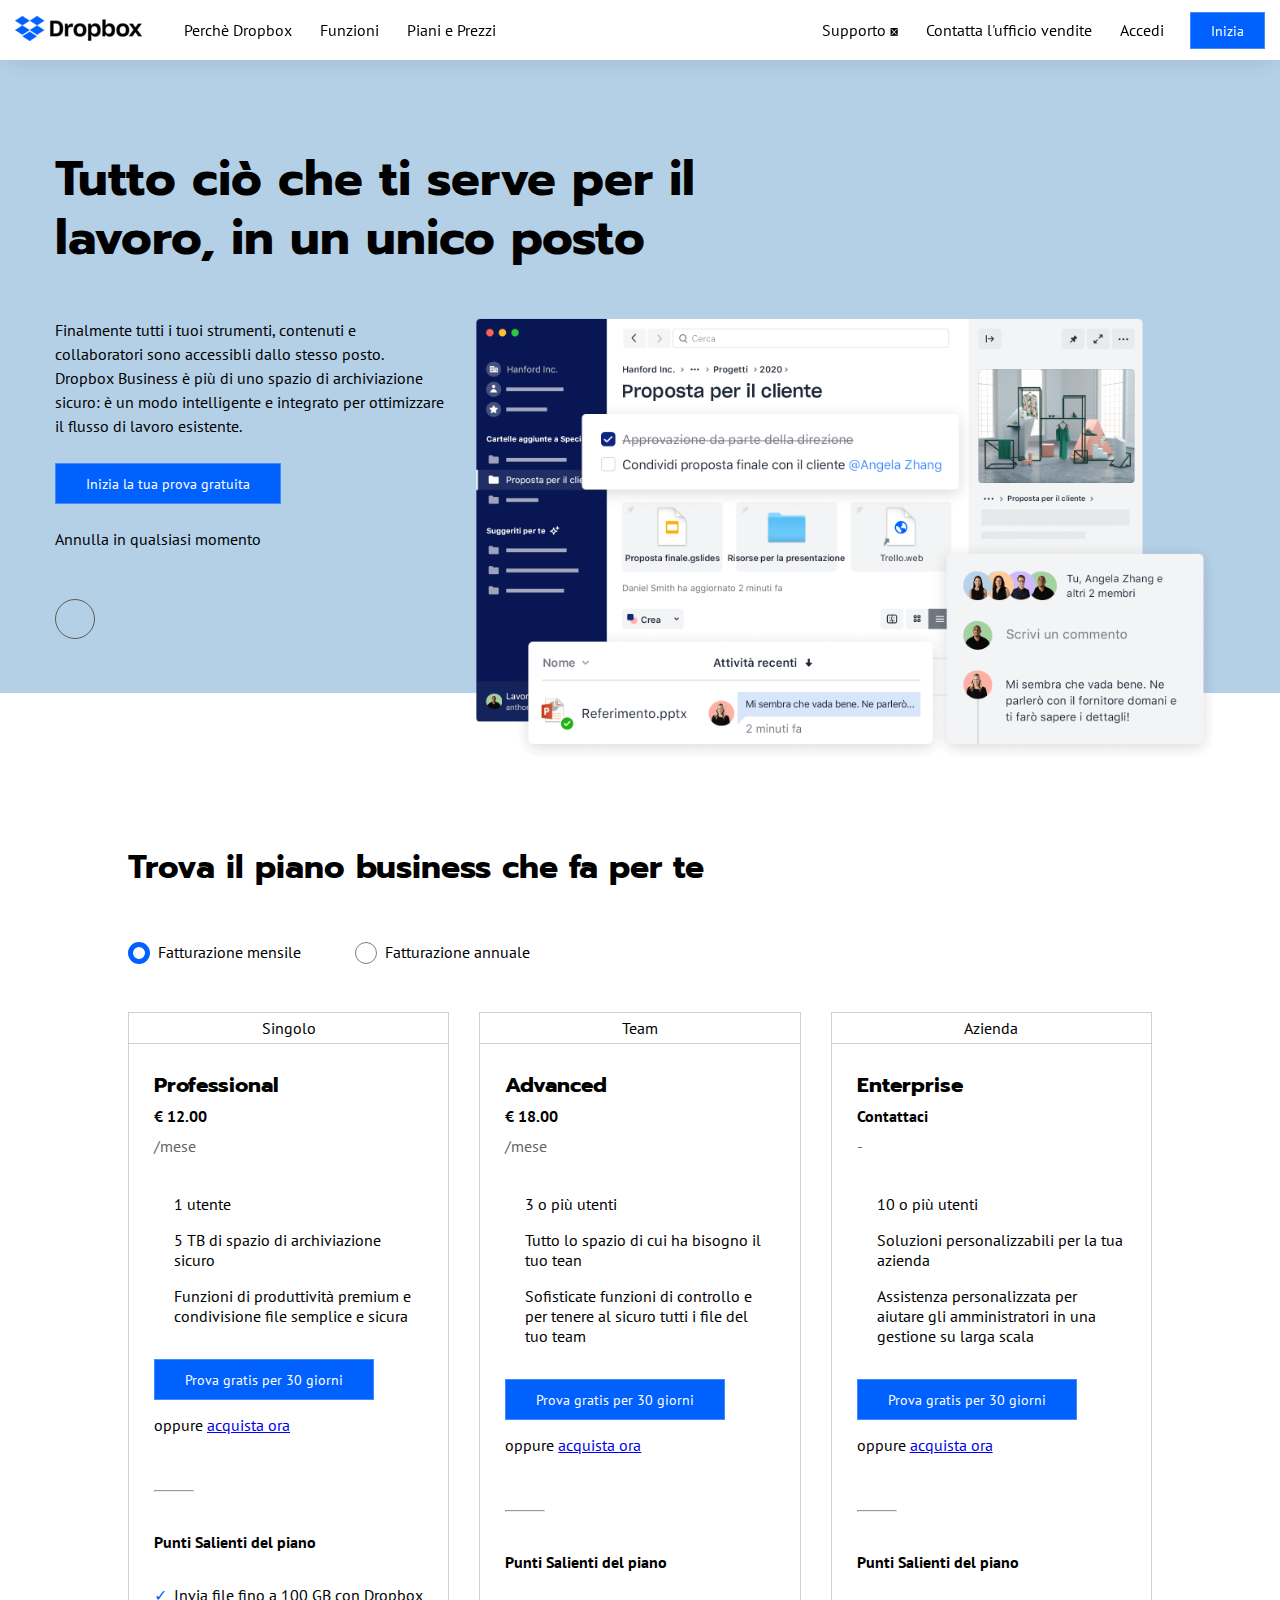
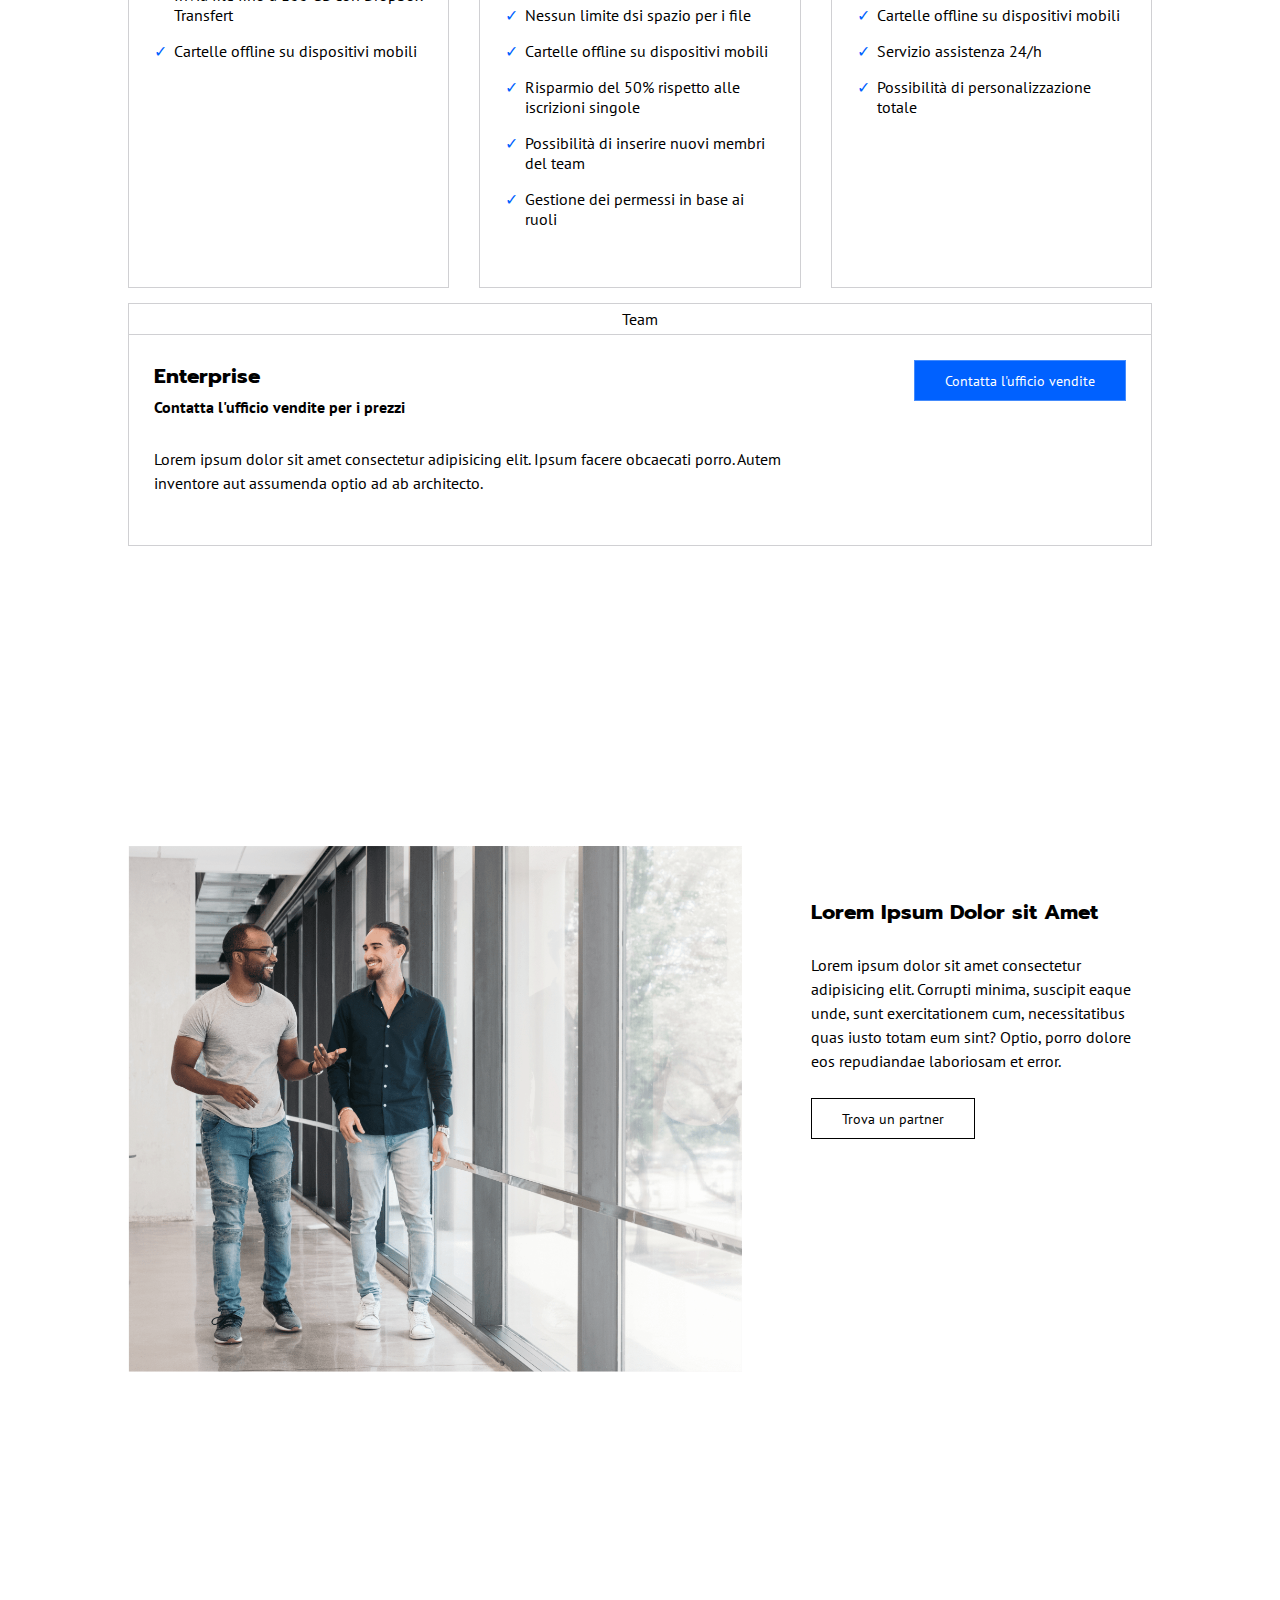
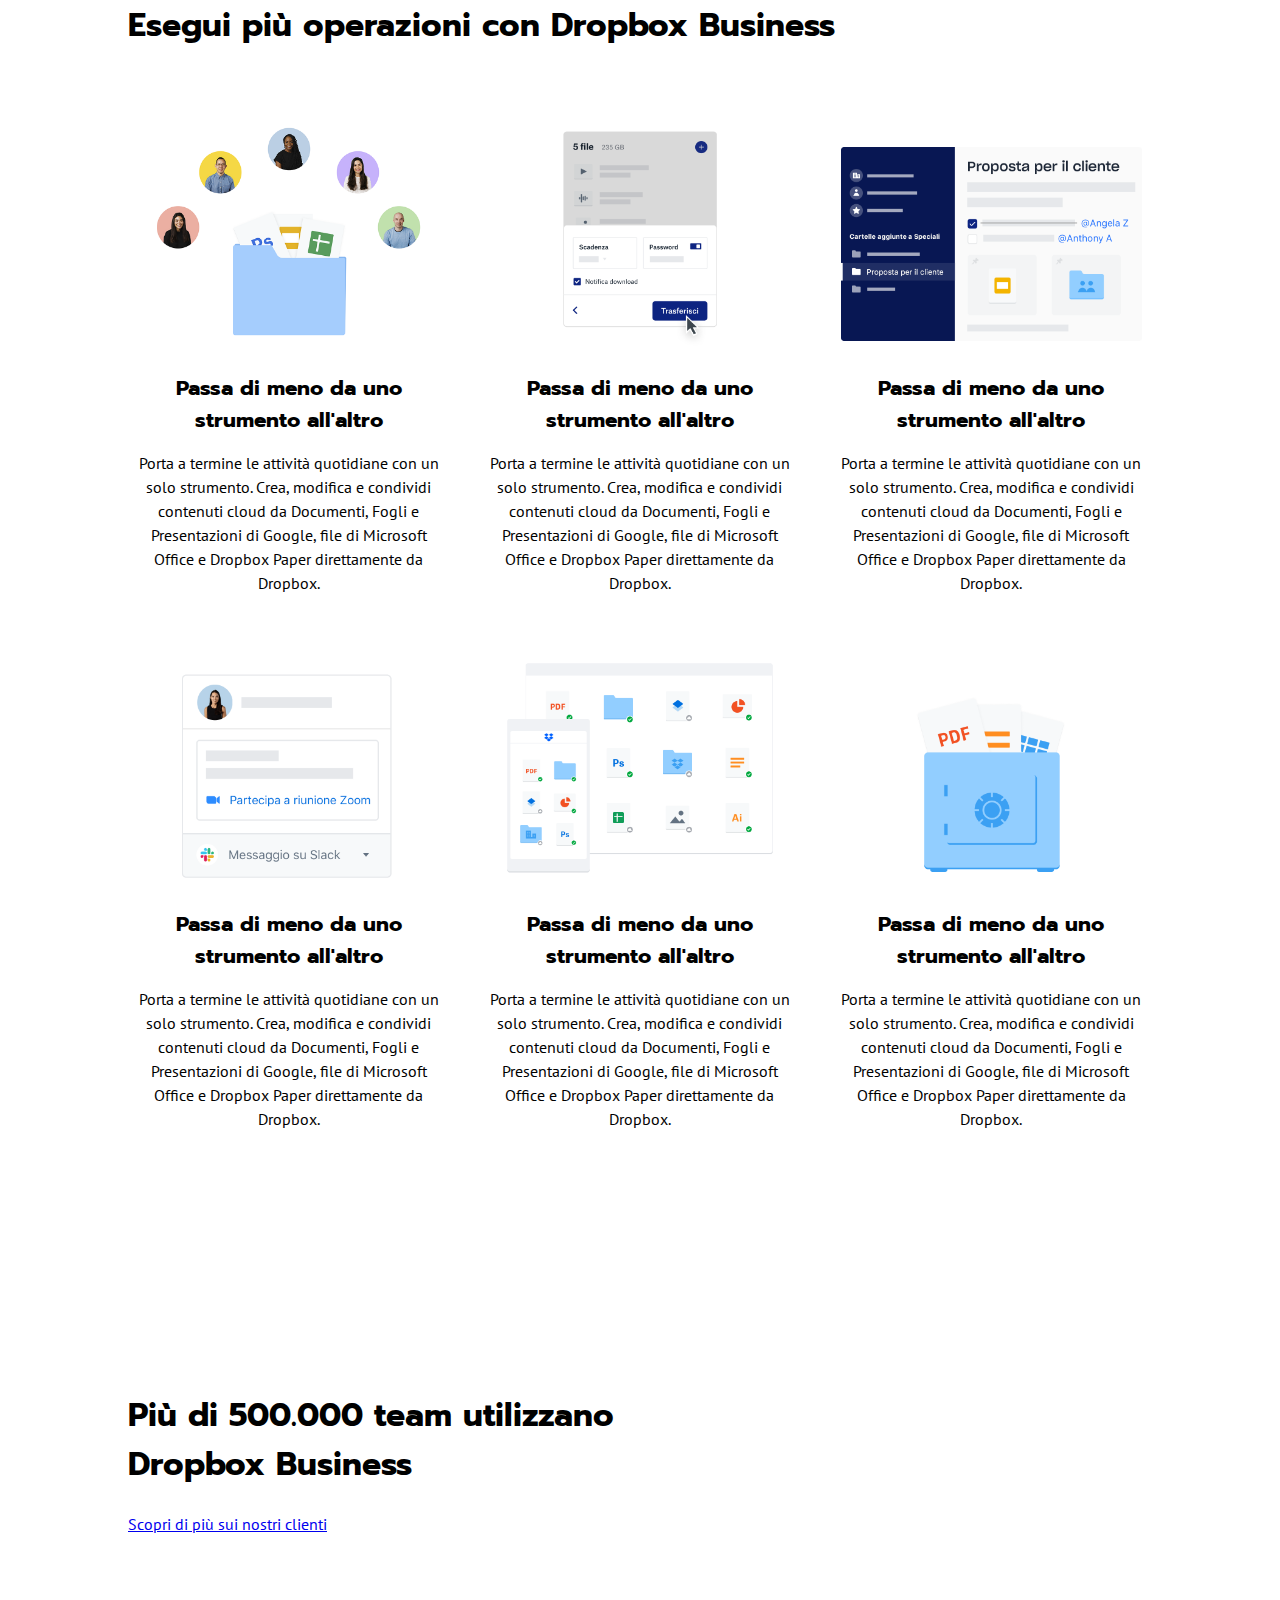
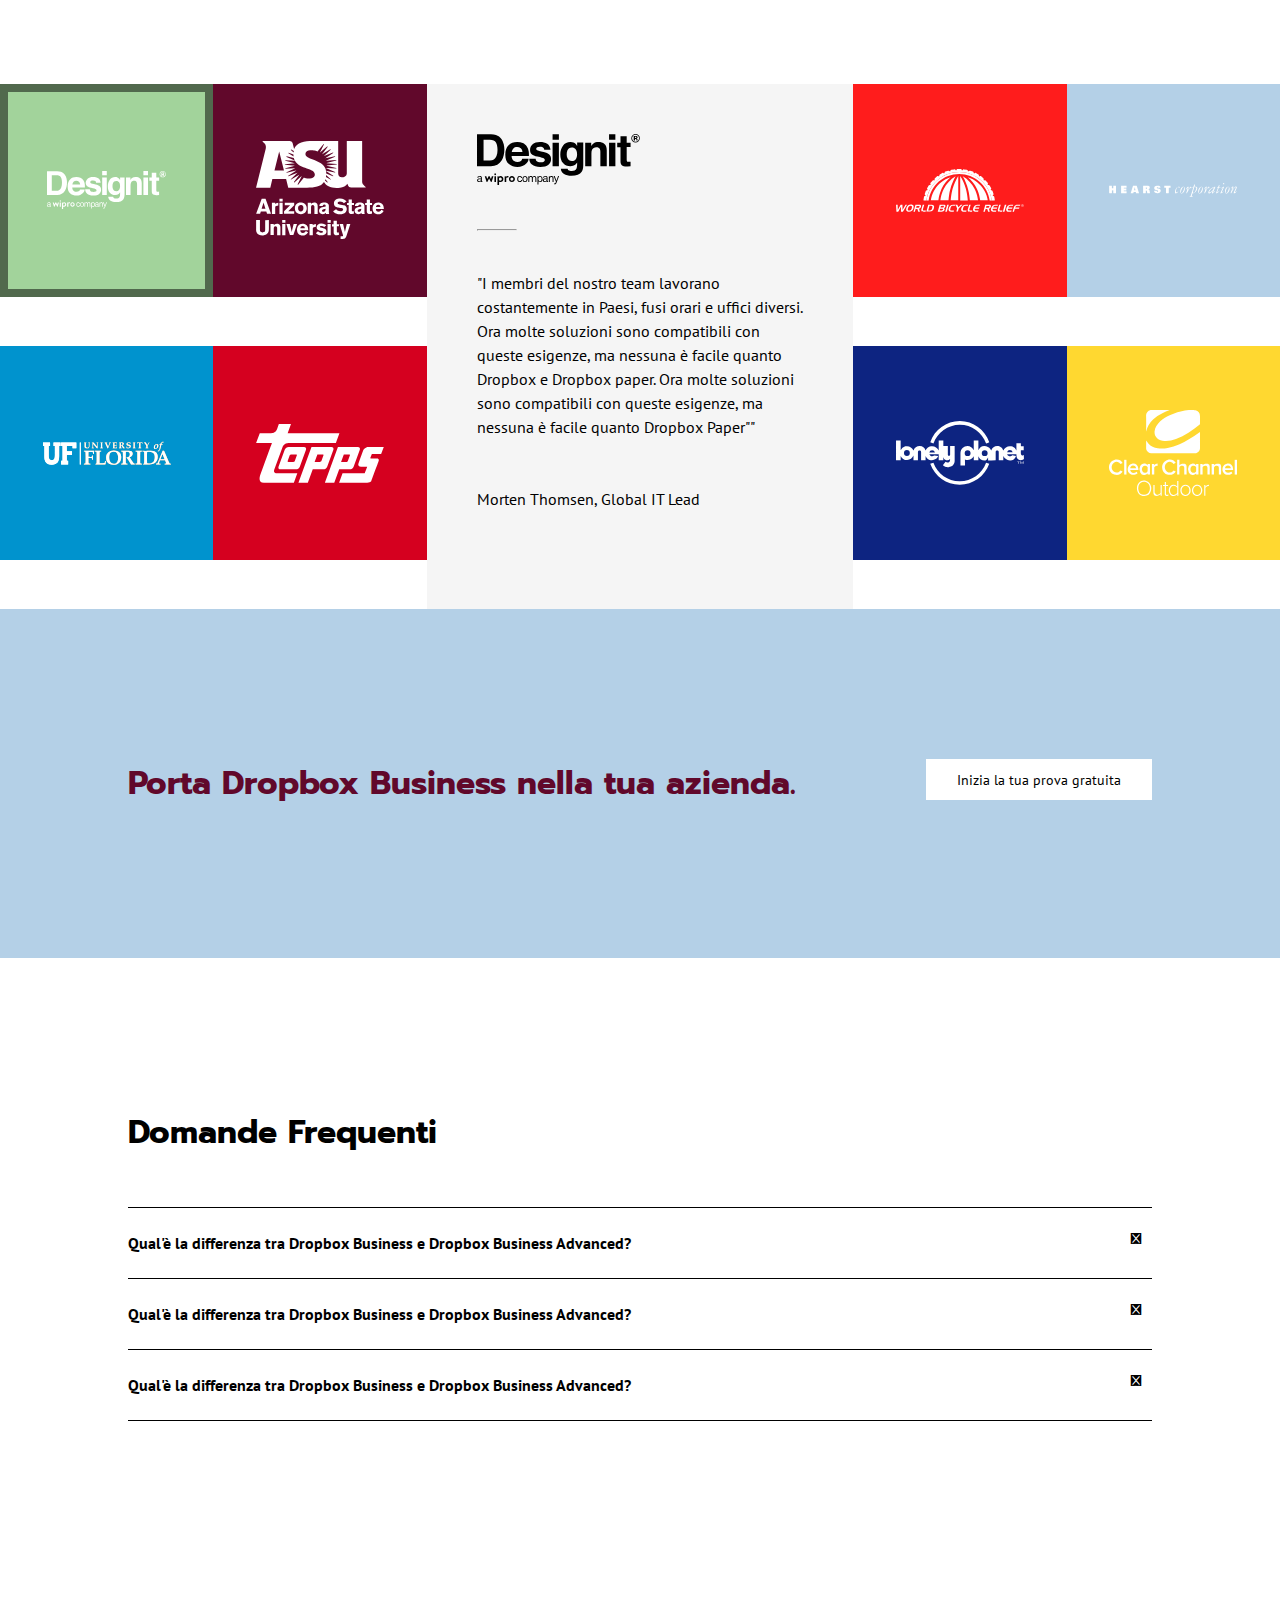
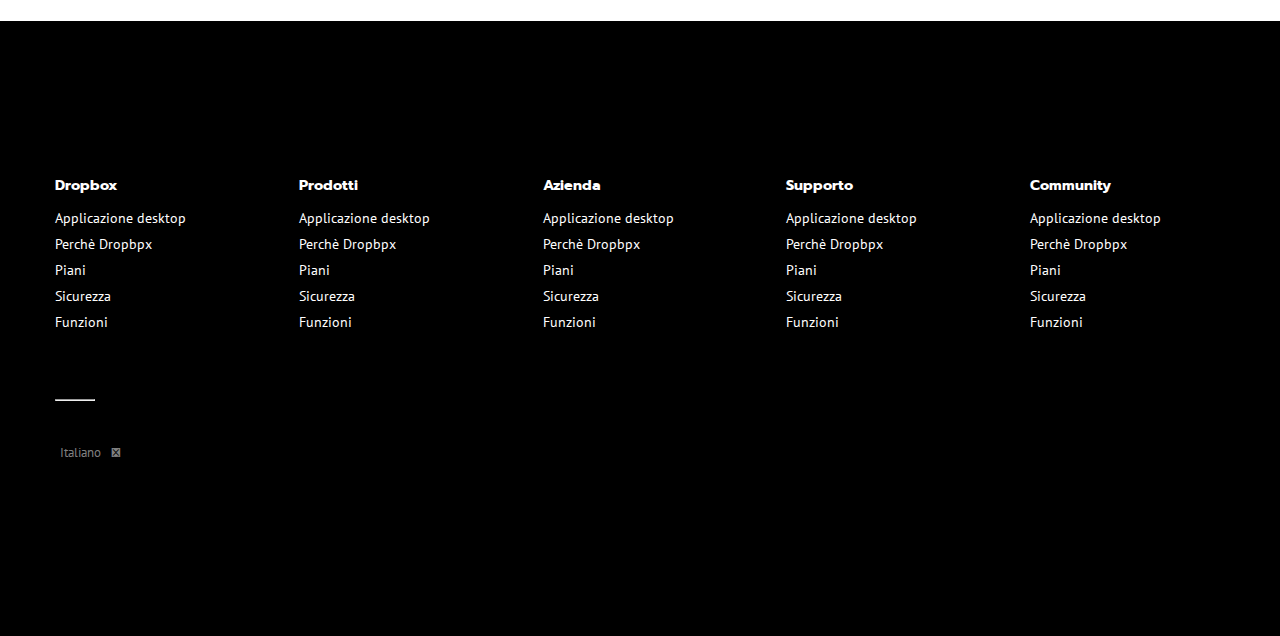
==== BONUS/index.html @ 9c38304f "BONUS - Added dropdown menu top navbar" ====
<!DOCTYPE html>
<html lang="en">
<head>
    <meta charset="UTF-8">
    <meta http-equiv="X-UA-Compatible" content="IE=edge">
    <meta name="viewport" content="width=device-width, initial-scale=1.0">

    <link rel="icon" type="image/x-icon" href="./img/favicon.ico">

    <title>Dropbox</title>

    <link rel="stylesheet" href="./css/master.css">

    <!-- Google Fonts -->
    <link rel="preconnect" href="https://fonts.googleapis.com">
    <link rel="preconnect" href="https://fonts.gstatic.com" crossorigin>
    <link href="https://fonts.googleapis.com/css2?family=PT+Sans:wght@400;700&family=Prompt&display=swap" rel="stylesheet">

    <!-- Font Awesome -->
    <link rel="stylesheet" href="https://cdnjs.cloudflare.com/ajax/libs/font-awesome/6.2.1/css/all.min.css" integrity="sha512-MV7K8+y+gLIBoVD59lQIYicR65iaqukzvf/nwasF0nqhPay5w/9lJmVM2hMDcnK1OnMGCdVK+iQrJ7lzPJQd1w==" crossorigin="anonymous" referrerpolicy="no-referrer" />

</head>
    <body>
        <header class="navbar">
            <a href="index.html"><img src="./img/logo-small.png" alt="Dropbox Logo" class="navbar-logo"></a>
            <div class="col-3 h-100">
                <nav class="navbar-nav">
                    <ul>
                        <li><a href="#">Perchè Dropbox</a></li>
                        <li><a href="#">Funzioni</a></li>
                        <li><a href="#">Piani e Prezzi</a></li>
                    </ul>
                </nav>
            </div>
            <div class="col-3 h-100 text-right">
                <nav class="navbar-nav">
                    <ul>
                        <li class="dropdown">
                            <a href="#">Supporto</a>
                            <div class="collapse text-left">
                                <ul>
                                    <li><a href="#">FAQ di Dropbox</a></li>
                                    <li><a href="#">Centro Assistenza</a></li>
                                    <li><a href="#">Forum</a></li>
                                </ul>
                            </div>
                        </li>
                        <li><a href="#">Contatta l'ufficio vendite</a></li>
                        <li><a href="#">Accedi</a></li>
                    </ul>
                </nav>
                <a href="#" class="btn btn-blue btn-md px-md">Inizia</a>
            </div>
        </header>

        <main class="navbar-fix">
            
            <!-- JUMBOTRON -->
            <section class="jumbotron bg-light">
                <div class="wrapper-lg pt-xl">
                        <h1 class="py-xl">Tutto ciò che ti serve per il lavoro, in un unico posto</h1>
                    <div class="row">
                        <div class="col-2">
                            <p>Finalmente tutti i tuoi strumenti, contenuti e collaboratori sono accessibli dallo stesso posto. <br> Dropbox Business è più di uno spazio di archiviazione sicuro: è un modo intelligente e integrato per ottimizzare il flusso di lavoro esistente.</p>
                            <a href="#" class="btn btn-lg btn-blue my-lg">Inizia la tua prova gratuita</a>
                            <div>Annulla  in qualsiasi momento</div>
                            <a href="#plans">
                                <div class="arrow-down my-xl">
                                    <i class="fa-solid fa-arrow-down"></i>
                                </div>
                            </a>
                        </div>
                        <div class="col-4 img-overlap">
                            <img src="./img/jumbo.png" alt="Dropbox UI" class="img-hero">
                        </div>
                    </div>
                </div>
            </section>

            <!-- PLANS -->
            <section class="plans py-xxl" id="plans">
                <div class="wrapper-md">
                    <h2>Trova il piano business che fa per te</h2>
                    <div class="radio py-xl">
                        <div class="radio-item checked">Fatturazione mensile</div>
                        <div class="radio-item">Fatturazione annuale</div>
                    </div>

                    <div class="row card-fix-md">
                        <div class="col-2 p-md ">
                            
                            <div class="card">
                                <div class="card-title p-sm text-center">
                                    <i class="fa-solid fa-user"></i>
                                    <span>Singolo</span>
                                </div>
                                <div class="card-container p-lg">
                                    <h3>Professional</h3>
                                    <div class="font-bold py-sm">€ 12.00</div>
                                    <div class="text-grey py-sm">/mese</div>
                                    <ul class="icon-list py-lg">
                                        <li><span class="font-list fa-solid fa-user"></span>1 utente</li>
                                        <li><span class="font-list fa-solid fa-folder"></span>5 TB di spazio di archiviazione sicuro</li>
                                        <li><span class="font-list fa-solid fa-share-nodes"></span>Funzioni di produttività premium e condivisione file semplice e sicura</li>
                                    </ul>
                                    <a href="#" class="btn btn-lg btn-blue">Prova gratis per 30 giorni</a>
                                    <div class="py-md">oppure <a href="#">acquista ora</a></div>
                                    <hr class="card-separator">
                                    <span class="font-bold py-lg">Punti Salienti del piano</span>
                                    <ul class="icon-list checkmark py-lg">
                                        <li>Invia file fino a 100 GB con Dropbox Transfert</li>
                                        <li>Cartelle offline su dispositivi mobili</li>
                                    </ul>
                                </div>
                            </div>

                        </div>
                        <div class="col-2 p-md">
                            
                            <div class="card">
                                <div class="card-title p-sm text-center">
                                    <i class="fa-solid fa-users"></i>
                                    <span>Team</span>
                                </div>
                                <div class="card-container p-lg">
                                    <h3>Advanced</h3>
                                    <div class="font-bold py-sm">€ 18.00</div>
                                    <div class="text-grey py-sm">/mese</div>
                                    <ul class="icon-list py-lg">
                                        <li><span class="font-list fa-solid fa-users"></span>3 o più utenti</li>
                                        <li><span class="font-list fa-solid fa-folder"></span>Tutto lo spazio di cui ha bisogno il tuo tean</li>
                                        <li><span class="font-list fa-solid fa-share-nodes"></span>Sofisticate funzioni di controllo e per tenere al sicuro tutti i file del tuo team</li>
                                    </ul>
                                    <a href="#" class="btn btn-lg btn-blue">Prova gratis per 30 giorni</a>
                                    <div class="py-md">oppure <a href="#">acquista ora</a></div>
                                    <hr class="card-separator">
                                    <span class="font-bold py-lg">Punti Salienti del piano</span>
                                    <ul class="icon-list checkmark py-lg">
                                        <li>Nessun limite dsi spazio per i file</li>
                                        <li>Cartelle offline su dispositivi mobili</li>
                                        <li>Risparmio del 50% rispetto alle iscrizioni singole</li>
                                        <li>Possibilità di inserire nuovi membri del team</li>
                                        <li>Gestione dei permessi in base ai ruoli</li>
                                    </ul>
                                </div>
                            </div>

                        </div>
                        <div class="col-2 p-md">
                            
                            <div class="card">
                                <div class="card-title p-sm text-center">
                                    <i class="fa-solid fa-building"></i>
                                    <span>Azienda</span>
                                </div>
                                <div class="card-container p-lg">
                                    <h3>Enterprise</h3>
                                    <div class="font-bold py-sm">Contattaci</div>
                                    <div class="text-grey py-sm">-</div>
                                    <ul class="icon-list py-lg">
                                        <li><span class="font-list fa-solid fa-user"></span>10 o più utenti</li>
                                        <li><span class="font-list fa-solid fa-folder"></span>Soluzioni personalizzabili per la tua azienda</li>
                                        <li><span class="font-list fa-solid fa-share-nodes"></span>Assistenza personalizzata per aiutare gli amministratori in una gestione su larga scala</li>
                                    </ul>
                                    <a href="#" class="btn btn-lg btn-blue">Prova gratis per 30 giorni</a>
                                    <div class="py-md">oppure <a href="#">acquista ora</a></div>
                                    <hr class="card-separator">
                                    <span class="font-bold py-lg">Punti Salienti del piano</span>
                                    <ul class="icon-list checkmark py-lg">
                                        <li>Cartelle offline su dispositivi mobili</li>
                                        <li>Servizio assistenza 24/h</li>
                                        <li>Possibilità di personalizzazione totale</li>
                                    </ul>
                                </div>
                            </div>

                        </div>
                    </div>

                   <div class="row p-md card-fix-md">
                       <div class="col-6">
                            <div class="card">
                                <div class="card-title p-sm text-center">
                                    <i class="fa-solid fa-building"></i>
                                    <span>Team</span>
                                </div>
                                <div class="card-container flex p-lg">
                                    <div class="col-4">
                                        <h3>Enterprise</h3>
                                        <div class="font-bold py-sm">Contatta l'ufficio vendite per i prezzi</div>
                                        <p class="py-lg">Lorem ipsum dolor sit amet consectetur adipisicing elit. Ipsum facere obcaecati porro. Autem inventore aut assumenda optio ad ab architecto.</p>
                                    </div>
                                    <div class="col-2 text-right">
                                        <a href="#" class="btn btn-lg btn-blue">Contatta l'ufficio vendite</a>
                                    </div>
                                </div>
                            </div>
                       </div>
                   </div>

                </div>
            </section>


            <!-- FIND PARTNERS -->
            <section class="partners py-xxl" id="find-partners">
                <div class="wrapper-md">
                    <div class="row">
                        <div class="col-4">
                            <img src="./img/partner.png" alt="Find new Dropbox partners">
                        </div>
                        <div class="col-2 pt-xl">
                            <h3>Lorem Ipsum Dolor sit Amet</h3>
                            <p class="py-lg"> Lorem ipsum dolor sit amet consectetur adipisicing elit. Corrupti minima, suscipit eaque unde, sunt exercitationem cum, necessitatibus quas iusto totam eum sint? Optio, porro dolore eos repudiandae laboriosam et error.</p>
                            <a href="#" class="btn btn-lg btn-outline">Trova un partner</a>
                        </div>
                    </div>
                </div>
            </section>

            <!-- FEATURES -->
            <section class="features py-xl" id="features">
                <div class="wrapper-md">
                    <h2 class="py-lg">Esegui più operazioni con Dropbox Business</h2>
                    <div class="row row-wrap py-lg card-fix-md text-center">
                        <div class="col-2 p-lg">
                            <img src="./img/business-feature-switching-tools.png" alt="Feature01" class="img-fluid">
                            <h3 class="py-md">Passa di meno da uno strumento all'altro</h3>
                            <p>Porta a termine le attività quotidiane con un solo strumento. Crea, modifica e condividi contenuti cloud da Documenti, Fogli e Presentazioni di Google, file di Microsoft Office e Dropbox Paper direttamente da Dropbox.</p>
                        </div>
                        <div class="col-2 p-lg">
                            <img src="./img/business-feature-send-files-it.png" alt="Feature02" class="img-fluid">
                            <h3 class="py-md">Passa di meno da uno strumento all'altro</h3>
                            <p>Porta a termine le attività quotidiane con un solo strumento. Crea, modifica e condividi contenuti cloud da Documenti, Fogli e Presentazioni di Google, file di Microsoft Office e Dropbox Paper direttamente da Dropbox.</p>
                        </div>
                        <div class="col-2 p-lg">
                            <img src="./img/business-feature-coordinate-it.png" alt="Feature03" class="img-fluid">
                            <h3 class="py-md">Passa di meno da uno strumento all'altro</h3>
                            <p>Porta a termine le attività quotidiane con un solo strumento. Crea, modifica e condividi contenuti cloud da Documenti, Fogli e Presentazioni di Google, file di Microsoft Office e Dropbox Paper direttamente da Dropbox.</p>
                        </div>
                        <div class="col-2 p-lg">
                            <img src="./img/business-feature-integrations-it.png" alt="Feature04" class="img-fluid">
                            <h3 class="py-md">Passa di meno da uno strumento all'altro</h3>
                            <p>Porta a termine le attività quotidiane con un solo strumento. Crea, modifica e condividi contenuti cloud da Documenti, Fogli e Presentazioni di Google, file di Microsoft Office e Dropbox Paper direttamente da Dropbox.</p>
                        </div>
                        <div class="col-2 p-lg">
                            <img src="./img/business-feature-multi-device.png" alt="Feature05" class="img-fluid">
                            <h3 class="py-md">Passa di meno da uno strumento all'altro</h3>
                            <p>Porta a termine le attività quotidiane con un solo strumento. Crea, modifica e condividi contenuti cloud da Documenti, Fogli e Presentazioni di Google, file di Microsoft Office e Dropbox Paper direttamente da Dropbox.</p>
                        </div>
                        <div class="col-2 p-lg">
                            <img src="./img/business-feature-security.png" alt="Feature06" class="img-fluid">
                            <h3 class="py-md">Passa di meno da uno strumento all'altro</h3>
                            <p>Porta a termine le attività quotidiane con un solo strumento. Crea, modifica e condividi contenuti cloud da Documenti, Fogli e Presentazioni di Google, file di Microsoft Office e Dropbox Paper direttamente da Dropbox.</p>
                        </div>
                    </div>
                </div>
            </section>

            <!-- CLAIM -->
            <section class="claim py-xxl" id="claim">
                <div class="wrapper-md">
                   <div class="row">
                        <div class="col-3">
                            <h2 class="py-lg">Più di 500.000 team utilizzano Dropbox Business</h2>
                            <a href="#">Scopri di più sui nostri clienti</a>
                        </div>
                   </div>
                </div>
            </section>


            <!-- OUR PARTNERS -->
            <section class="our-partners" id="partners">
                <div class="wrapper-fs">
                    <div class="row">
                        <div class="col-2 row row-wrap">
                            <div class="col-3">
                                <div class="logo-squared bg-green active">
                                    <img src="./img/designit.svg" alt="Designit">
                                </div>
                            </div>
                            <div class="col-3">
                                <div class="logo-squared bg-violet">
                                    <img src="./img/arizona_state_university.svg" alt="ASU">
                                </div>
                            </div>
                            <div class="col-3">
                                <div class="logo-squared bg-lightblue">
                                    <img src="./img/university_of_florida.svg" alt="University Of Florida">
                                </div>
                            </div>
                            <div class="col-3">
                                <div class="logo-squared bg-red">
                                    <img src="./img/topps.svg" alt="Topps">
                                </div>
                            </div>
                        </div>
                        <div class="col-2 p-xl bg-grey overflow-y">
                            <img src="./img/designit.svg" alt="current logo" class="img-50">
                            <hr class="card-separator">
                            <p>"I membri del nostro team lavorano costantemente in Paesi, fusi orari e uffici diversi. Ora molte soluzioni sono compatibili con queste esigenze, ma nessuna è facile quanto Dropbox e Dropbox paper. Ora molte soluzioni sono compatibili con queste esigenze, ma nessuna è facile quanto Dropbox Paper""</p>
                            <div class="py-xl">Morten Thomsen, Global IT Lead</div>
                        </div>
                        <div class="col-2 row row-wrap">
                            <div class="col-3">
                                <div class="logo-squared bg-lightred">
                                    <img src="./img/world_bicycle_relief.svg" alt="WBR">
                                </div>
                            </div>
                            <div class="col-3">
                                <div class="logo-squared bg-azure">
                                    <img src="./img/hearst_corp.svg" alt="Hearst Corp">
                                </div>
                            </div>
                            <div class="col-3">
                                <div class="logo-squared bg-darkblue">
                                    <img src="./img/lonely_planet.svg" alt="Lonely Planet">
                                </div>
                            </div>
                            <div class="col-3">
                                <div class="logo-squared bg-yellow">
                                    <img src="./img/clear_channel.svg" alt="Clear Channel">
                                </div>
                            </div>
                        </div>
                    </div>
                </div>
            </section>

            <!-- CLAIM / CALL-TO-ACTION -->
            <section class="claim py-xxl bg-light" id="trial">
                <div class="wrapper-md">
                   <div class="row">
                        <div class="col-4">
                            <h2 class="text-violet">Porta Dropbox Business nella tua azienda.</h2>
                        </div>
                        <div class="col-2 text-right">
                            <a href="#" class="btn btn-lg btn-light">Inizia la tua prova gratuita</a>
                        </div>
                   </div>
                </div>
            </section>

            <!-- FAQ -->
            <section class="faq py-xxl" id="faq">
                <div class="wrapper-md">
                    <h2>Domande Frequenti</h2>

                    <div class="accordion py-xl">
                        <div class="accordion-item py-lg">
                            <div class="title font-bold">Qual'è la differenza tra Dropbox Business e Dropbox Business Advanced?</div>
                            <div class="content py-lg">Lorem ipsum dolor, sit amet consectetur adipisicing elit. Accusantium quos id minima magnam assumenda inventore ducimus non, optio fugiat eveniet.</div>
                        </div>
                        <div class="accordion-item py-lg">
                            <div class="title font-bold">Qual'è la differenza tra Dropbox Business e Dropbox Business Advanced?</div>
                            <div class="content py-lg">Lorem ipsum dolor, sit amet consectetur adipisicing elit. Accusantium quos id minima magnam assumenda inventore ducimus non, optio fugiat eveniet.</div>
                        </div>
                        <div class="accordion-item py-lg">
                            <div class="title font-bold">Qual'è la differenza tra Dropbox Business e Dropbox Business Advanced?</div>
                            <div class="content py-lg">Lorem ipsum dolor, sit amet consectetur adipisicing elit. Accusantium quos id minima magnam assumenda inventore ducimus non, optio fugiat eveniet.</div>
                    </div>

                </div>
            </section>


        </main>

        <footer class="debug bg-dark text-light">
            <div class="wrapper-lg py-xxl">
                <div class="row justify-between">
                    <div class="col-1">
                        <nav class="footer-nav">
                            <ul>
                                <li><h4 class="pb-sm">Dropbox</h4></li>
                                <li><a href="#">Applicazione desktop</a></li>
                                <li><a href="#">Perchè Dropbpx</a></li>
                                <li><a href="#">Piani</a></li>
                                <li><a href="#">Sicurezza</a></li>
                                <li><a href="#">Funzioni</a></li>
                            </ul>
                        </nav>
                    </div>
                    <div class="col-1">
                        <nav class="footer-nav">
                            <ul>
                                <li><h4 class="pb-sm">Prodotti</h4></li>
                                <li><a href="#">Applicazione desktop</a></li>
                                <li><a href="#">Perchè Dropbpx</a></li>
                                <li><a href="#">Piani</a></li>
                                <li><a href="#">Sicurezza</a></li>
                                <li><a href="#">Funzioni</a></li>
                            </ul>
                        </nav>
                    </div>
                    <div class="col-1">
                        <nav class="footer-nav">
                            <ul>
                                <li><h4 class="pb-sm">Azienda</h4></li>
                                <li><a href="#">Applicazione desktop</a></li>
                                <li><a href="#">Perchè Dropbpx</a></li>
                                <li><a href="#">Piani</a></li>
                                <li><a href="#">Sicurezza</a></li>
                                <li><a href="#">Funzioni</a></li>
                            </ul>
                        </nav>
                    </div>
                    <div class="col-1">
                        <nav class="footer-nav">
                            <ul>
                                <li><h4 class="pb-sm">Supporto</h4></li>
                                <li><a href="#">Applicazione desktop</a></li>
                                <li><a href="#">Perchè Dropbpx</a></li>
                                <li><a href="#">Piani</a></li>
                                <li><a href="#">Sicurezza</a></li>
                                <li><a href="#">Funzioni</a></li>
                            </ul>
                        </nav>
                    </div>
                    <div class="col-1">
                        <nav class="footer-nav">
                            <ul>
                                <li><h4 class="pb-sm">Community</h4></li>
                                <li><a href="#">Applicazione desktop</a></li>
                                <li><a href="#">Perchè Dropbpx</a></li>
                                <li><a href="#">Piani</a></li>
                                <li><a href="#">Sicurezza</a></li>
                                <li><a href="#">Funzioni</a></li>
                            </ul>
                        </nav>
                    </div>
                </div>
                <div class="lang py-lg">
                    <hr class="card-separator">
                    <span class="lang-dropdown"><i class="fa-solid fa-earth-americas"></i>Italiano</span>
                </div>
            </div>
        </footer>
    </body>
</html>
---- BONUS/css/master.css ----
/* GLOBAL */

*{
    padding: 0;
    margin: 0;
    box-sizing: border-box;
}

/* COLORS */

/* background */
.bg-light{background-color: #b4d0e7;}
.bg-dark{background-color: black;}
.bg-grey{background-color: #f5f5f5;}

.bg-green{background-color: #a2d39b;}
.bg-violet{background-color: #61082b;}
.bg-lightblue{background-color: #0093ce;}
.bg-lightred{background-color: #ff1c1c;}
.bg-red{background-color: #d5001f;}
.bg-azure{background-color: #b4d0e7;}
.bg-darkblue{background-color: #0d2481;}
.bg-yellow{background-color: #ffd830;}

/* text */
.text-violet{color: #61082b;}
.text-light{color: white;}
.text-grey{color: #666666;}

/* LAYOUT */

/* flex columns */

.justify-center{justify-content: center;}
.justify-between{justify-content: space-between;}
.justify-around{justify-content: space-around;}



.row{display: flex;}
.row-wrap{flex-wrap: wrap;}
.flex{display: flex;}

.col-1{width: calc(100% / 6);}
.col-2{width: calc(100% / 6 * 2);}
.col-3{width: calc(100% / 6 * 3);}
.col-4{width: calc(100% / 6 * 4);}
.col-5{width: calc(100% / 6 * 5);}
.col-6{width: 100%;}

/* wrappers */
.wrapper-lg{
    width: 1170px;
    margin: auto;
}

.wrapper-md{
    width: 1024px;
    margin: auto;
}

.wrapper-fs{
    width: 100vw;
    max-width:100%;
    margin: auto;
}

.img-fluid{width: 100%;}
.img-75{width: 75%;}
.img-50{width: 50%;}
.img-25{width: 25%;}

.overflow-y{overflow-y: auto;}

/* padding-margins-fix */

.navbar-fix{padding-top: 50px;}
.card-fix-sm{margin: -5px;}
.card-fix-md{margin: -15px;}
.card-fix-lg{margin: -25px;}
.card-fix-xl{margin: -50px;}
.card-fix-xxl{margin: -150px;}

.p-sm{padding: 5px;}
.p-md{padding: 15px;}
.p-lg{padding: 25px;}
.p-xl{padding: 50px;}
.p-xxl{padding: 150px;}


.py-sm{padding: 5px 0px;}
.py-md{padding: 15px 0px;}
.py-lg{padding: 25px 0px;}
.py-xl{padding: 50px 0px;}
.py-xxl{padding: 150px 0px;}

.pt-sm{padding-top: 5px;}
.pt-md{padding-top: 15px;}
.pt-lg{padding-top: 25px;}
.pt-xl{padding-top: 50px;}
.pt-xxl{padding-top: 150px;}

.pb-sm{padding-bottom: 5px;}
.pb-md{padding-bottom: 15px;}
.pb-lg{padding-bottom: 25px;}
.pb-xl{padding-bottom: 50px;}
.pb-xxl{padding-bottom: 150px;}


.mb-sm{margin-bottom: 5px;}
.mb-md{margin-bottom: 15px;}
.mb-lg{margin-bottom: 25px;}
.mb-xl{margin-bottom: 50px;}
.mb-xxl{margin-bottom: 150px;}

.ml-sm{left: 5px;}
.ml-md{left: 15px;}
.ml-lg{left: 25px;}
.ml-xl{left: 50px;}
.ml-xxl{left: 150px;}

.m-sm{margin: 5px;}
.m-md{margin: 15px;}
.m-lg{margin: 25px;}
.m-xl{margin: 50px;}
.m-xxl{margin: 150px;}

.my-sm{margin: 5px 0px;}
.my-md{margin: 15px 0px;}
.my-lg{margin: 25px 0px;}
.my-xl{margin: 50px 0px;}
.my-xxl{margin: 150px 0px;}


.h-100{height: 100%;}
.w-100{width: 100%;}


/* TYPO */

html{
    font-family: 'PT Sans', sans-serif;
    scroll-behavior: smooth;
}
h1, h2, h3, h4, h5, h6 {font-family: 'Prompt', sans-serif;}

h1{
    font-size: 3rem;
    line-height: 3.7rem;
}

h2{font-size: 2rem;}
h3{font-size: 1.3rem;}
h4{font-size: .9rem;}

p{line-height: 1.5rem;}

.text-right{text-align: right;}
.text-left{text-align: left;}
.text-center{text-align: center;}

.font-bold{font-weight: bold;}


/* FORM CONTROLS */

.btn{
    display: inline-block;
    text-decoration: none;   
    font-size: .9rem;
    color: white;
    transition: all .5s ease;
}

.btn-lg{padding: 10px 30px;}
.btn-md{padding: 8px 20px;}


.btn-blue{
    background-color: #0061ff;
    border: 1px solid #448bfc;
    color: white;
}

.btn-blue:hover{
    background-color: #448bfc;
    box-shadow: 0px 9px 20px -7px rgba(0,0,0,0.5);
}

.btn-light{
    background-color: white;
    border: 1px solid white;
    color: black;
}

.btn-light:hover{
    background-color: #448bfc;
    border: 1px solid #448bfc;
    color: white;
    box-shadow: 0px 9px 20px -7px rgba(0,0,0,0.5);
}


.btn-outline{
    background-color: white;
    border: 1px solid black;
    color: black;
}

.btn-outline:hover{
    color: white;
    background-color: #448bfc;
    border: 1px solid #448bfc;
    box-shadow: 0px 9px 20px -7px rgba(0,0,0,0.5);
}

/* NAVBAR */

header{
    background-color: white;
    border-bottom: #d1d9e1;
    box-shadow: 0px 9px 20px -7px rgba(0,0,0,0.1);
    z-index: 997;
}

.navbar{
    display: flex;
    position: fixed;
    width: 100%;
    justify-content: space-between;
    align-items: center;
    padding: 0px 15px;
    height: 60px;
    
}

.navbar-logo{
    margin-right: 30px;
}

.navbar-nav{
    display: inline-block;
    line-height: 60px;
    margin-right: 10px;
}

.navbar-nav ul li{
    position: relative;
    display: inline-block;
    margin: 0px 12px;
}

.navbar-nav ul li a{
    text-decoration: none;
    color: black;
}

.navbar-nav ul li a::after{
    position: absolute;
    left: 50%;
    bottom: 0;
    content: '';
    opacity: 0;
    width: 0%;
    height: 2px;
    background-color: rgb(51, 51, 51);
    transition: width .5s ease, opacity .5s ease, left .5s ease;
}

.navbar-nav ul li:hover a::after{
    width: 100%;
    left: 0;
    opacity: 1;
}


/* Nav Dropdown */


.navbar-nav ul li.dropdown a::after{
    display: none;
}


.navbar-nav ul li.dropdown .collapse{
    position: absolute;
    left: 0%;
    top: 80%;
    content: '';
    z-index: 998;
    min-width: 200px;
    opacity: 0;
    transition: opacity .2s ease, top .2s ease;
    border-radius: 10px;
    background-color: #f5f5f5;
    border: 1px solid #d6d6d6;
    padding: 12px;
}

.navbar-nav ul li.dropdown:hover .collapse{
    display: block;
    top: 90%;
    opacity: 1;
    
   
}

.dropdown::after{
    font: var(--fa-font-solid);
    content: '\f078';
    font-size: .7rem;
    padding-bottom: 10px;
}

.dropdown .collapse ul li{
    display: block;
    line-height: 100%;
    margin: 0;
}

.dropdown .collapse ul li a{
    display: block;
    font-size: .9rem;
    padding: 8px 5px;
    border-radius: 3px;
}

.dropdown .collapse ul li a:hover{
    background-color: #d6d6d6;
}


/* JUMBOTRON */


.jumbotron h1{
    max-width: 60%;
}

.jumbotron .img-hero{
    width: 100%;
}

.jumbotron .col-4.img-overlap{
    max-height: 363px;
}


/* Freccia + transizione */

.arrow-down{
    display: inline-block;
    position: relative;
    border: 1px solid rgb(90, 90, 90);
    border-radius: 50%;
    width: 40px;
    height: 40px;
    text-align: center;
    line-height: 38px;
    color: black;
    transition: all .5s ease;
}

.arrow-down::after{
    position: absolute;
    font-size: .7rem;
    left: 50%;
    top: 30%;
    transform: translate(-50%, -50%);
    content: 'PREZZI';
    opacity: 0;
    transition: all .3s ease;
}

.arrow-down:hover{
    background-color: #99b2c7;
    border-color: #99b2c7;
    padding-top: 7px;
    width: 80px;
    border-radius: 10px;
}

.arrow-down:hover::after{
    opacity: 1;
}


/* PRICING PLANS CARDS */

.radio .radio-item{
    padding-left: 30px;
    position: relative;
    display: inline-block;
    margin-right: 50px;
}

.radio .radio-item::before{
    content: '';
    position: absolute;
    width: 20px;
    height: 20px;
    left: 0;
    border-radius: 50%;
    border: 1px solid gray;
}

.radio .radio-item.checked::before{
    border: 5px solid #0061ff;
    width: 12px;
    height: 12px;
}



.card{
    border: 1px solid #d0d0d3;
    height: 100%;
}

.card .card-title{
    border-bottom: 1px solid #d0d0d3;
}

.card-container .icon-list{
    position: relative;
    list-style-type: none;
    padding-left: 20px;
}

.card-container .icon-list li{
    position: relative;
    padding: 8px 0px;
}


.card-container .icon-list.checkmark li::before{
    content: '\2713';
    color: #0061ff;
    position: absolute;
    left: -20px;
}

.font-list{
    position: absolute;
    left: -25px;
    top: 10px;
}

.card-separator{
    margin: 40px 0px;
    width: 40px;
    color: white;
}

/* FIND PARTNERS */

#find-partners img{
    max-width: 90%;
}



/* PARTNERS */

.logo-squared{
    display: flex;
    align-items: center;
    justify-content: center;
    height: calc(100vw / 6);
}

.logo-squared.active{
    border: 8px solid rgba(0,0,0,0.5);
}

.logo-squared img{
    width: 60%;
    filter: invert(1);
}

/* FAQ */

/* Accordion */

.accordion{
    position: relative;
}

.accordion .accordion-item{
    border-top: 1px solid black;
    position: relative;
}

.accordion .accordion-item:hover .content{
   display: block;
}

.accordion .accordion-item:last-child{
    border-bottom: 1px solid black;
}

.accordion-item .title{
    display: inline-block;
}



.accordion-item .content{
    display: none;
    max-width: 80%;
}

.accordion-item::after{
    position: absolute;
    font: var(--fa-font-solid);
    content: "\f078";
    top: 20px;
    right: 10px;
}

/* FOOTER */


.footer-nav ul{
    list-style-type: none;}

.footer-nav ul li{
    padding: 3px 0px;
}   

.footer-nav ul li a{
    text-decoration: none;
    color: white;
    font-size: .9rem;
}   

.footer-nav ul li a:hover{
    text-decoration: underline;
}   


.lang-dropdown{
    color: gray;
    font-size: .8rem;
}

.lang-dropdown i{
    padding-right: 5px;
}

.lang-dropdown::after{
    font: var(--fa-font-solid);
    content: '\f0d7';
    margin-left: 10px;
}
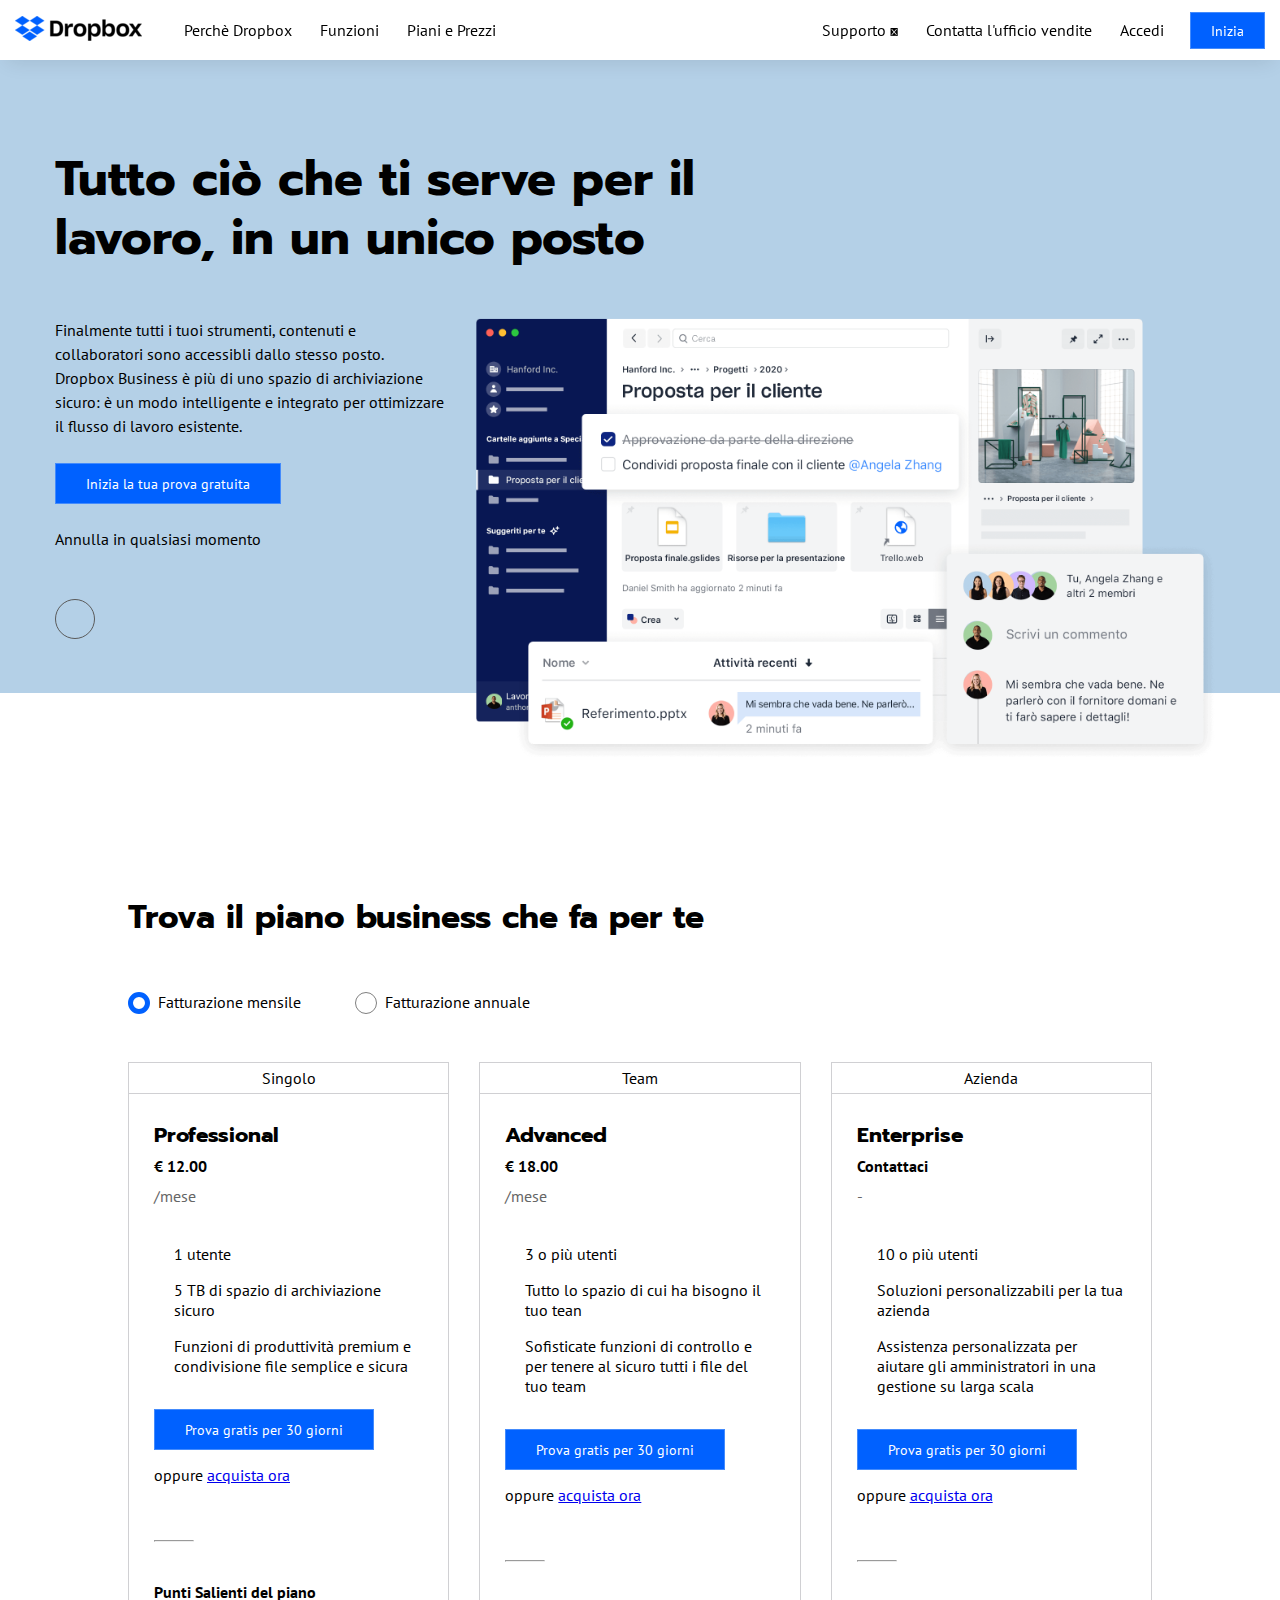
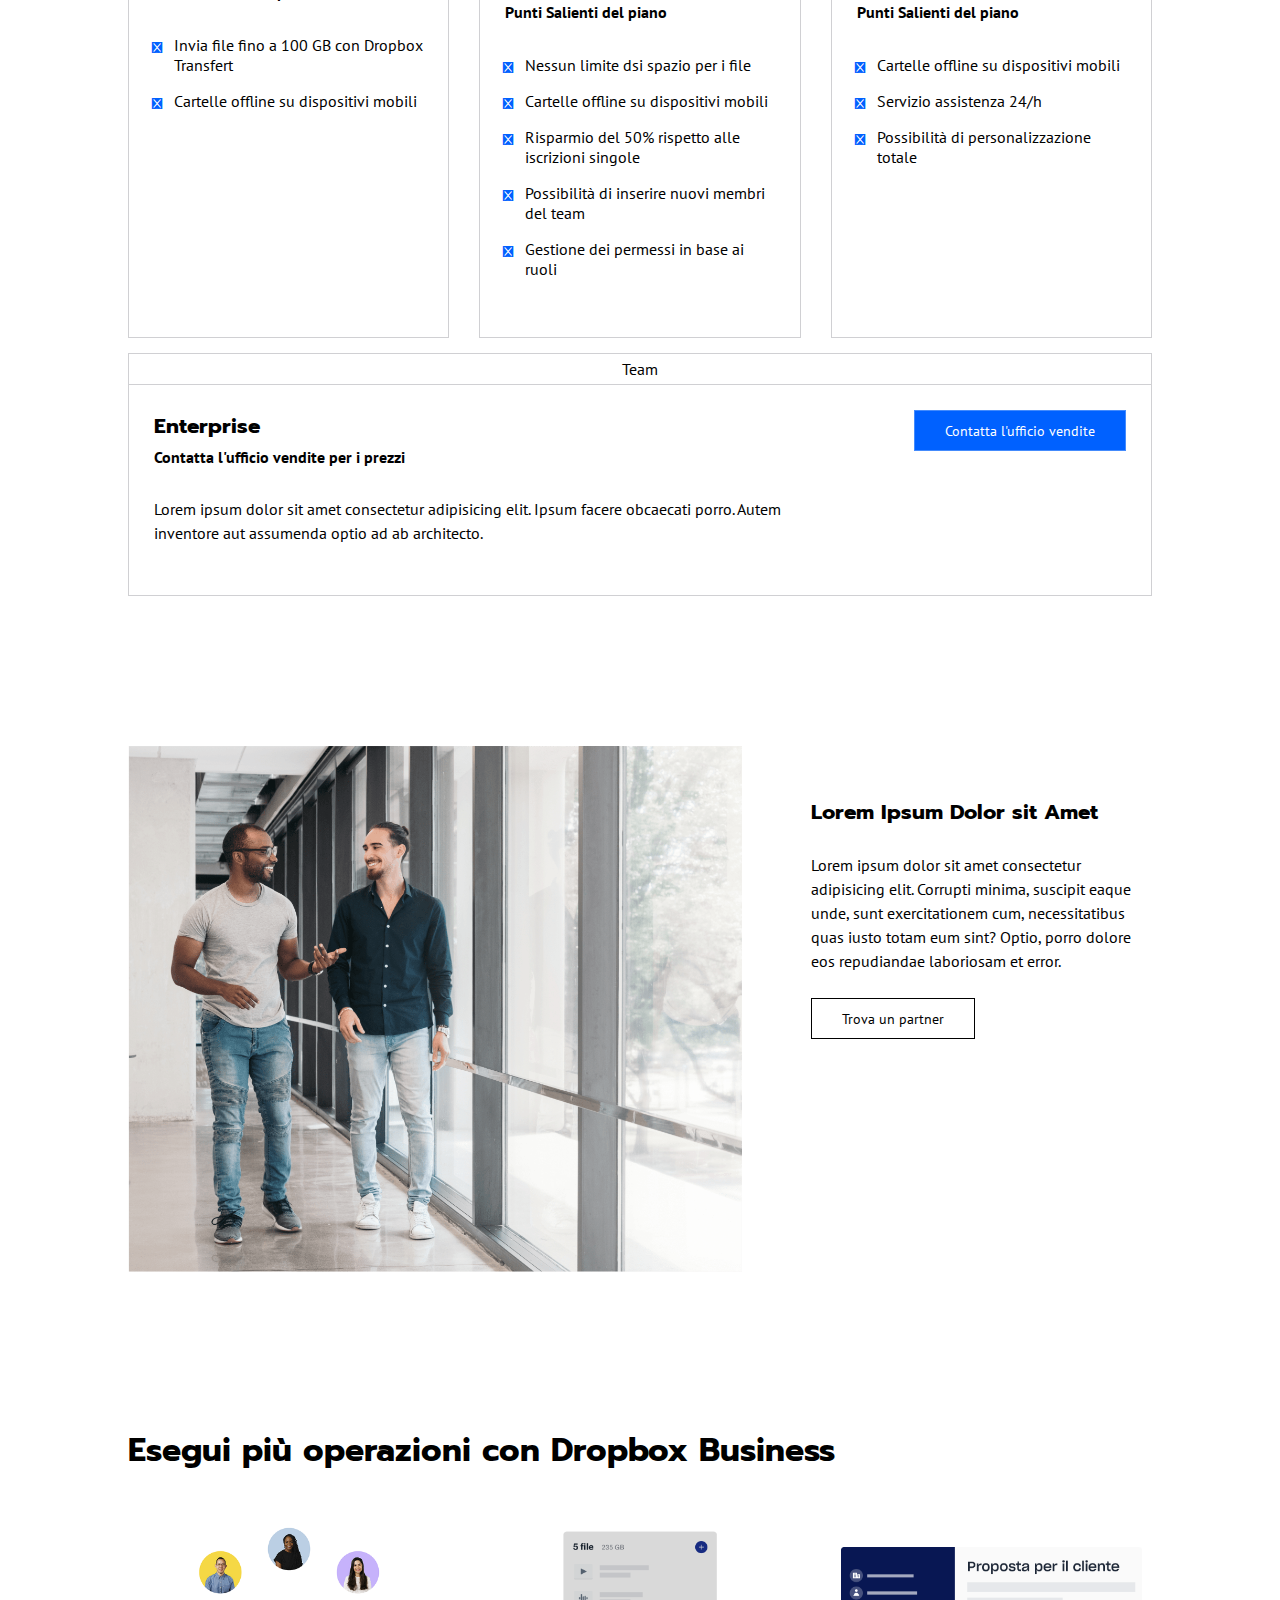
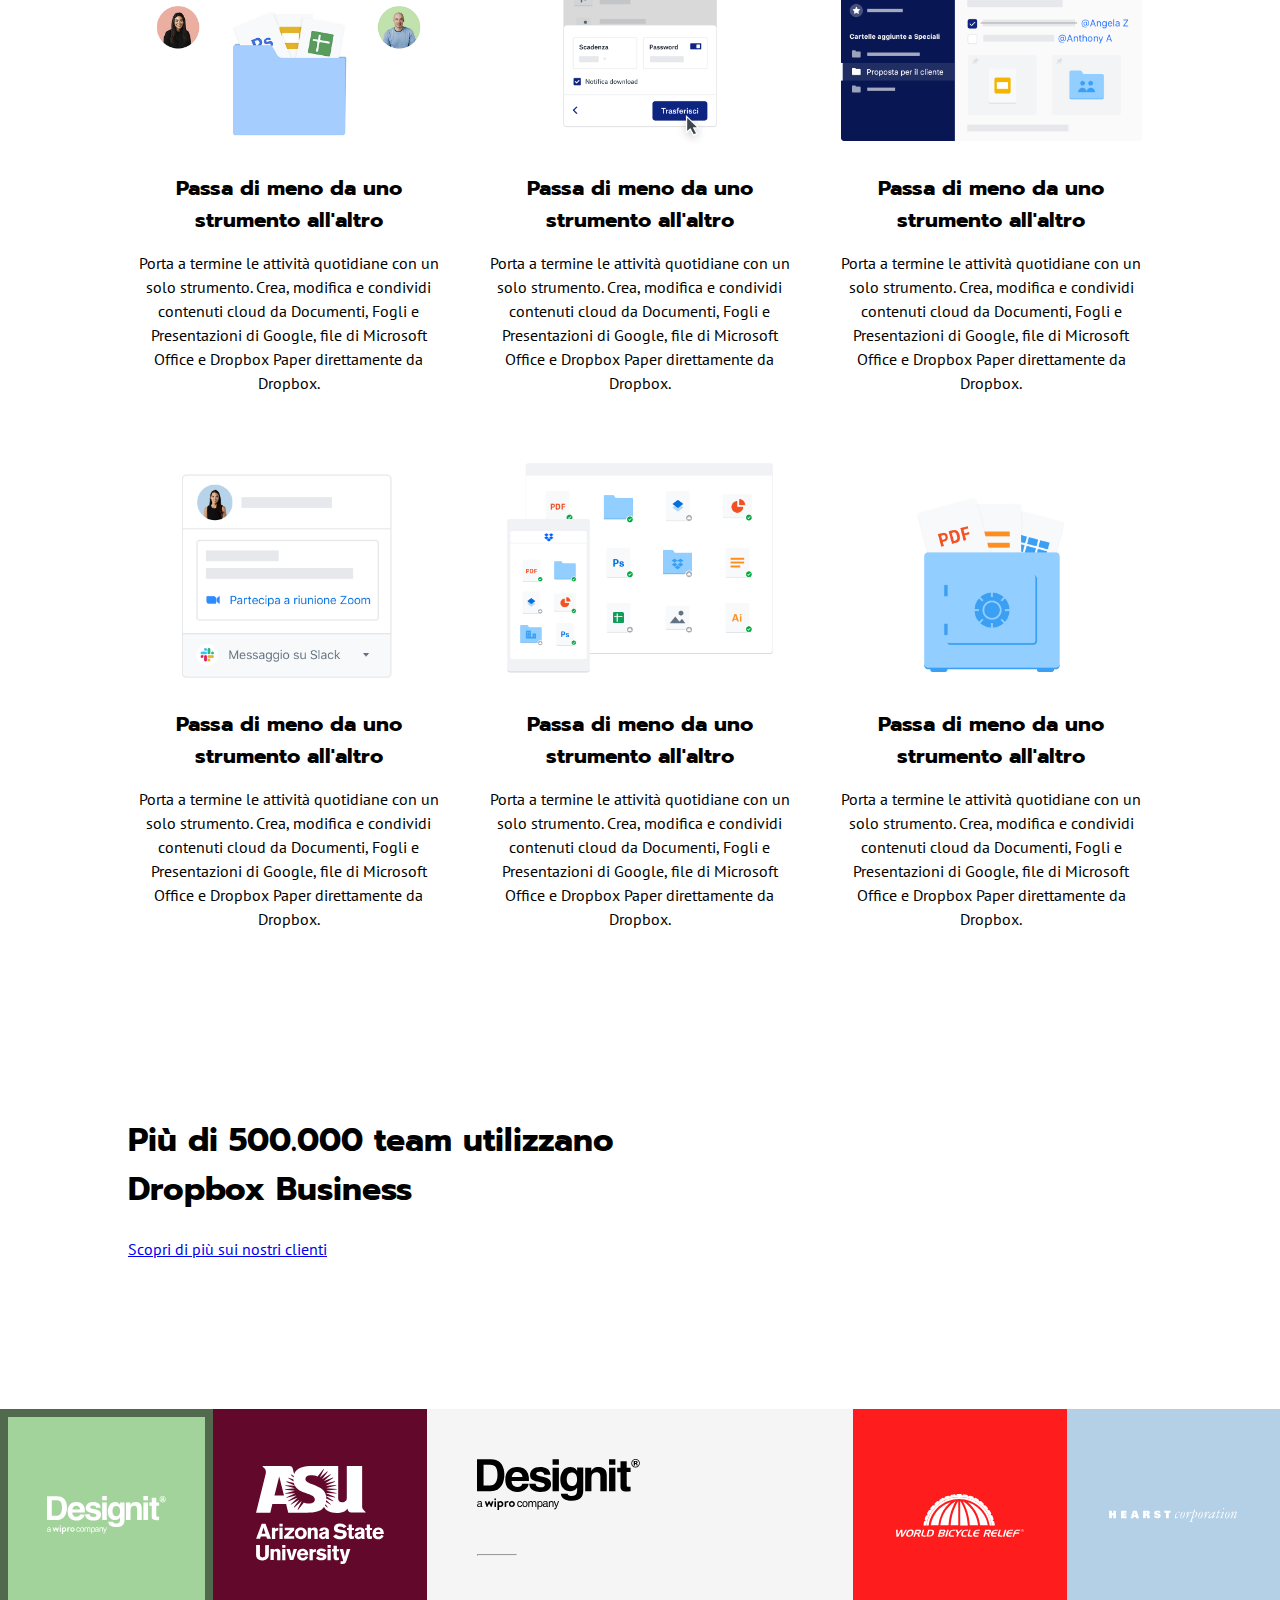
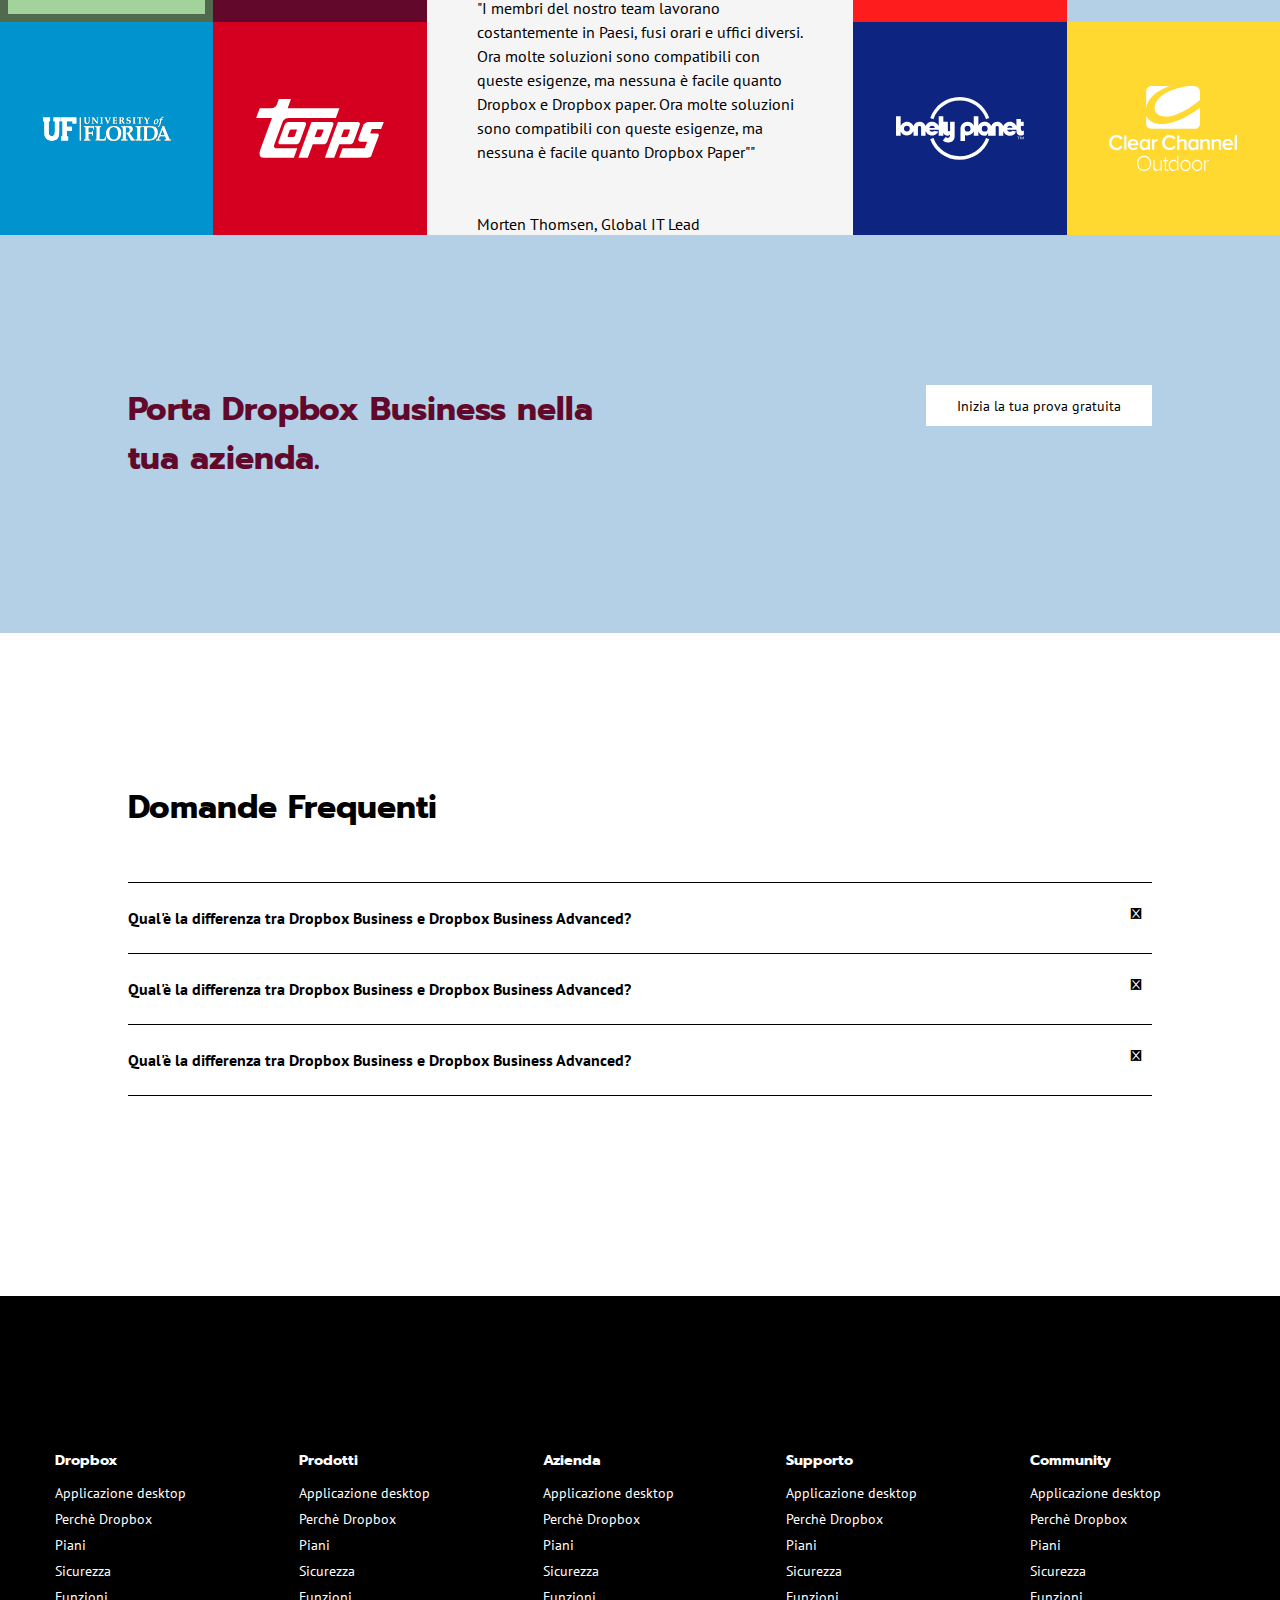
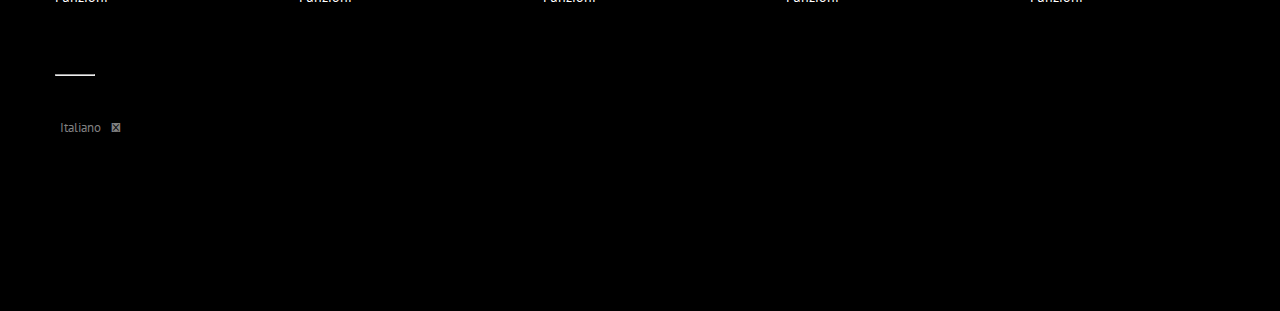
==== commit 0304362f: "Finiture su Index" ====
--- a/BONUS/index.html
+++ b/BONUS/index.html
@@ -21,12 +21,12 @@
 
 </head>
     <body>
-        <header class="navbar">
+        <header class="navbar anim-nav">
             <a href="index.html"><img src="./img/logo-small.png" alt="Dropbox Logo" class="navbar-logo"></a>
             <div class="col-3 h-100">
                 <nav class="navbar-nav">
                     <ul>
-                        <li><a href="#">Perchè Dropbox</a></li>
+                        <li><a href="why-dropbox.html">Perchè Dropbox</a></li>
                         <li><a href="#">Funzioni</a></li>
                         <li><a href="#">Piani e Prezzi</a></li>
                     </ul>
@@ -56,11 +56,11 @@
         <main class="navbar-fix">
             
             <!-- JUMBOTRON -->
-            <section class="jumbotron bg-light">
+            <section class="jumbotron bg-light" id="jumbo-main">
                 <div class="wrapper-lg pt-xl">
-                        <h1 class="py-xl">Tutto ciò che ti serve per il lavoro, in un unico posto</h1>
+                        <h1 class="py-xl anim-slidein-top">Tutto ciò che ti serve per il lavoro, in un unico posto</h1>
                     <div class="row">
-                        <div class="col-2">
+                        <div class="col-2 anim-slidein-right">
                             <p>Finalmente tutti i tuoi strumenti, contenuti e collaboratori sono accessibli dallo stesso posto. <br> Dropbox Business è più di uno spazio di archiviazione sicuro: è un modo intelligente e integrato per ottimizzare il flusso di lavoro esistente.</p>
                             <a href="#" class="btn btn-lg btn-blue my-lg">Inizia la tua prova gratuita</a>
                             <div>Annulla  in qualsiasi momento</div>
@@ -71,14 +71,14 @@
                             </a>
                         </div>
                         <div class="col-4 img-overlap">
-                            <img src="./img/jumbo.png" alt="Dropbox UI" class="img-hero">
+                            <img src="./img/jumbo.png" alt="Dropbox UI" class="img-hero anim-zoom-in">
                         </div>
                     </div>
                 </div>
             </section>
 
             <!-- PLANS -->
-            <section class="plans py-xxl" id="plans">
+            <section class="plans pt-xxl mt-xl" id="plans">
                 <div class="wrapper-md">
                     <h2>Trova il piano business che fa per te</h2>
                     <div class="radio py-xl">
@@ -89,7 +89,7 @@
                     <div class="row card-fix-md">
                         <div class="col-2 p-md ">
                             
-                            <div class="card">
+                            <div class="card anim-slidein-top delay-8ms">
                                 <div class="card-title p-sm text-center">
                                     <i class="fa-solid fa-user"></i>
                                     <span>Singolo</span>
@@ -117,7 +117,7 @@
                         </div>
                         <div class="col-2 p-md">
                             
-                            <div class="card">
+                            <div class="card anim-slidein-top">
                                 <div class="card-title p-sm text-center">
                                     <i class="fa-solid fa-users"></i>
                                     <span>Team</span>
@@ -148,7 +148,7 @@
                         </div>
                         <div class="col-2 p-md">
                             
-                            <div class="card">
+                            <div class="card anim-slidein-top">
                                 <div class="card-title p-sm text-center">
                                     <i class="fa-solid fa-building"></i>
                                     <span>Azienda</span>
@@ -179,7 +179,7 @@
 
                    <div class="row p-md card-fix-md">
                        <div class="col-6">
-                            <div class="card">
+                            <div class="card anim-slidein-top">
                                 <div class="card-title p-sm text-center">
                                     <i class="fa-solid fa-building"></i>
                                     <span>Team</span>
@@ -219,10 +219,10 @@
             </section>
 
             <!-- FEATURES -->
-            <section class="features py-xl" id="features">
-                <div class="wrapper-md">
-                    <h2 class="py-lg">Esegui più operazioni con Dropbox Business</h2>
-                    <div class="row row-wrap py-lg card-fix-md text-center">
+            <section class="features" id="features">
+                <div class="wrapper-md">
+                    <h2 class="pb-lg">Esegui più operazioni con Dropbox Business</h2>
+                    <div class="row row-wrap card-fix-md text-center">
                         <div class="col-2 p-lg">
                             <img src="./img/business-feature-switching-tools.png" alt="Feature01" class="img-fluid">
                             <h3 class="py-md">Passa di meno da uno strumento all'altro</h3>
@@ -296,7 +296,7 @@
                                 </div>
                             </div>
                         </div>
-                        <div class="col-2 p-xl bg-grey overflow-y">
+                        <div class="col-2 p-xl bg-grey overflow-y ratio-1x1">
                             <img src="./img/designit.svg" alt="current logo" class="img-50">
                             <hr class="card-separator">
                             <p>"I membri del nostro team lavorano costantemente in Paesi, fusi orari e uffici diversi. Ora molte soluzioni sono compatibili con queste esigenze, ma nessuna è facile quanto Dropbox e Dropbox paper. Ora molte soluzioni sono compatibili con queste esigenze, ma nessuna è facile quanto Dropbox Paper""</p>
@@ -333,7 +333,7 @@
                 <div class="wrapper-md">
                    <div class="row">
                         <div class="col-4">
-                            <h2 class="text-violet">Porta Dropbox Business nella tua azienda.</h2>
+                            <h2 class="text-violet mw-75">Porta Dropbox Business nella tua azienda.</h2>
                         </div>
                         <div class="col-2 text-right">
                             <a href="#" class="btn btn-lg btn-light">Inizia la tua prova gratuita</a>
@@ -375,7 +375,7 @@
                             <ul>
                                 <li><h4 class="pb-sm">Dropbox</h4></li>
                                 <li><a href="#">Applicazione desktop</a></li>
-                                <li><a href="#">Perchè Dropbpx</a></li>
+                                <li><a href="#">Perchè Dropbox</a></li>
                                 <li><a href="#">Piani</a></li>
                                 <li><a href="#">Sicurezza</a></li>
                                 <li><a href="#">Funzioni</a></li>
@@ -387,7 +387,7 @@
                             <ul>
                                 <li><h4 class="pb-sm">Prodotti</h4></li>
                                 <li><a href="#">Applicazione desktop</a></li>
-                                <li><a href="#">Perchè Dropbpx</a></li>
+                                <li><a href="#">Perchè Dropbox</a></li>
                                 <li><a href="#">Piani</a></li>
                                 <li><a href="#">Sicurezza</a></li>
                                 <li><a href="#">Funzioni</a></li>
@@ -399,7 +399,7 @@
                             <ul>
                                 <li><h4 class="pb-sm">Azienda</h4></li>
                                 <li><a href="#">Applicazione desktop</a></li>
-                                <li><a href="#">Perchè Dropbpx</a></li>
+                                <li><a href="#">Perchè Dropbox</a></li>
                                 <li><a href="#">Piani</a></li>
                                 <li><a href="#">Sicurezza</a></li>
                                 <li><a href="#">Funzioni</a></li>
@@ -411,7 +411,7 @@
                             <ul>
                                 <li><h4 class="pb-sm">Supporto</h4></li>
                                 <li><a href="#">Applicazione desktop</a></li>
-                                <li><a href="#">Perchè Dropbpx</a></li>
+                                <li><a href="#">Perchè Dropbox</a></li>
                                 <li><a href="#">Piani</a></li>
                                 <li><a href="#">Sicurezza</a></li>
                                 <li><a href="#">Funzioni</a></li>
@@ -423,7 +423,7 @@
                             <ul>
                                 <li><h4 class="pb-sm">Community</h4></li>
                                 <li><a href="#">Applicazione desktop</a></li>
-                                <li><a href="#">Perchè Dropbpx</a></li>
+                                <li><a href="#">Perchè Dropbox</a></li>
                                 <li><a href="#">Piani</a></li>
                                 <li><a href="#">Sicurezza</a></li>
                                 <li><a href="#">Funzioni</a></li>
@@ -433,7 +433,8 @@
                 </div>
                 <div class="lang py-lg">
                     <hr class="card-separator">
-                    <span class="lang-dropdown"><i class="fa-solid fa-earth-americas"></i>Italiano</span>
+                    <span class="lang-dropdown">
+                        <i class="fa-solid fa-earth-americas"></i>Italiano</span>
                 </div>
             </div>
         </footer>
--- a/BONUS/css/master.css
+++ b/BONUS/css/master.css
@@ -12,7 +12,7 @@
 .bg-light{background-color: #b4d0e7;}
 .bg-dark{background-color: black;}
 .bg-grey{background-color: #f5f5f5;}
-
+.bg-brown{background-color: #1e1919;}
 .bg-green{background-color: #a2d39b;}
 .bg-violet{background-color: #61082b;}
 .bg-lightblue{background-color: #0093ce;}
@@ -21,6 +21,7 @@
 .bg-azure{background-color: #b4d0e7;}
 .bg-darkblue{background-color: #0d2481;}
 .bg-yellow{background-color: #ffd830;}
+.bt-teal{background-color: #007891;}
 
 /* text */
 .text-violet{color: #61082b;}
@@ -29,13 +30,11 @@
 
 /* LAYOUT */
 
-/* flex columns */
+/* flex layout */
 
 .justify-center{justify-content: center;}
 .justify-between{justify-content: space-between;}
 .justify-around{justify-content: space-around;}
-
-
 
 .row{display: flex;}
 .row-wrap{flex-wrap: wrap;}
@@ -48,6 +47,16 @@
 .col-5{width: calc(100% / 6 * 5);}
 .col-6{width: 100%;}
 
+.ratio-1x1{
+
+    /* nuovi browser */
+    aspect-ratio: 1/1;
+
+    /* vecchi browser */
+    width: calc(100vw / 3);
+    height: calc(100vw / 3);
+}
+
 /* wrappers */
 .wrapper-lg{
     width: 1170px;
@@ -70,7 +79,8 @@
 .img-50{width: 50%;}
 .img-25{width: 25%;}
 
-.overflow-y{overflow-y: auto;}
+.overflow-y{overflow-y: hidden;}
+
 
 /* padding-margins-fix */
 
@@ -107,6 +117,14 @@
 .pb-xxl{padding-bottom: 150px;}
 
 
+.m-auto{margin: auto;}
+
+.mt-sm{margin-top: 5px;}
+.mt-md{margin-top: 15px;}
+.mt-lg{margin-top: 25px;}
+.mt-xl{margin-top: 50px;}
+.mt-xxl{margin-top: 150px;}
+
 .mb-sm{margin-bottom: 5px;}
 .mb-md{margin-bottom: 15px;}
 .mb-lg{margin-bottom: 25px;}
@@ -134,6 +152,14 @@
 
 .h-100{height: 100%;}
 .w-100{width: 100%;}
+.w-75{width: 75%;}
+.w-50{width: 50%;}
+
+.mw-100{max-width: 100%;}
+.mw-75{max-width: 75%;}
+.mw-50{max-width: 50%;}
+
+
 
 
 /* TYPO */
@@ -172,6 +198,7 @@
     transition: all .5s ease;
 }
 
+.btn-xl{padding: 20px 50px;}
 .btn-lg{padding: 10px 30px;}
 .btn-md{padding: 8px 20px;}
 
@@ -301,8 +328,6 @@
     display: block;
     top: 90%;
     opacity: 1;
-    
-   
 }
 
 .dropdown::after{
@@ -333,12 +358,12 @@
 /* JUMBOTRON */
 
 
-.jumbotron h1{
+#jumbo-main h1{
     max-width: 60%;
 }
 
 .jumbotron .img-hero{
-    width: 100%;
+    max-width: 100%;
 }
 
 .jumbotron .col-4.img-overlap{
@@ -434,10 +459,12 @@
 
 
 .card-container .icon-list.checkmark li::before{
-    content: '\2713';
+    font: var(--fa-font-solid);
+    content: '\f00c';
     color: #0061ff;
     position: absolute;
-    left: -20px;
+    left: -23px;
+    padding-top: 2px;
 }
 
 .font-list{
@@ -484,31 +511,34 @@
 
 .accordion{
     position: relative;
+    
 }
 
 .accordion .accordion-item{
     border-top: 1px solid black;
     position: relative;
 }
-
-.accordion .accordion-item:hover .content{
-   display: block;
-}
-
-.accordion .accordion-item:last-child{
-    border-bottom: 1px solid black;
-}
-
-.accordion-item .title{
-    display: inline-block;
-}
-
-
 
 .accordion-item .content{
     display: none;
     max-width: 80%;
 }
+
+.accordion .accordion-item:hover .content{
+    display: block;
+}
+
+.accordion .accordion-item:last-child{
+    border-bottom: 1px solid black;
+}
+
+.accordion-item .title{
+    display: inline-block;
+}
+
+
+
+
 
 .accordion-item::after{
     position: absolute;
@@ -540,6 +570,7 @@
 
 
 .lang-dropdown{
+    position: relative;
     color: gray;
     font-size: .8rem;
 }
@@ -552,4 +583,76 @@
     font: var(--fa-font-solid);
     content: '\f0d7';
     margin-left: 10px;
-}+}
+
+
+
+/* ANIMATIONS */
+
+.anim-slidein-right{
+    animation: slide-in-right 1s ease;
+}
+
+@keyframes slide-in-right {
+    0%{
+        transform: translateX(-20%);
+        opacity: 0;
+    }
+
+    100%{
+        opacity: 1;
+        transform: translateX(0%);
+    }
+}
+
+
+.anim-slidein-top{
+    animation: slide-in-top .6s ease;
+}
+
+@keyframes slide-in-top {
+    0%{
+        transform: translateY(-20%);
+        opacity: 0;
+    }
+
+    100%{
+        opacity: 1;
+        transform: translateY(0%);
+    }
+}
+
+
+.anim-zoom-in{
+    animation: zoom-in .6s ease;
+}
+
+@keyframes zoom-in {
+    0%{
+        transform: scale(.8);
+        opacity: 0;
+    }
+
+    100%{
+        opacity: 1;
+        transform: scale(1);
+    }
+}
+
+.anim-nav{
+    animation: nav-slide .5s ease;
+}
+
+@keyframes nav-slide {
+    0%{
+        transform: translateY(-100%);
+        opacity: 0;
+    }
+
+    100%{
+        opacity: 1;
+        transform: translateY(0%);
+    }
+}
+
+
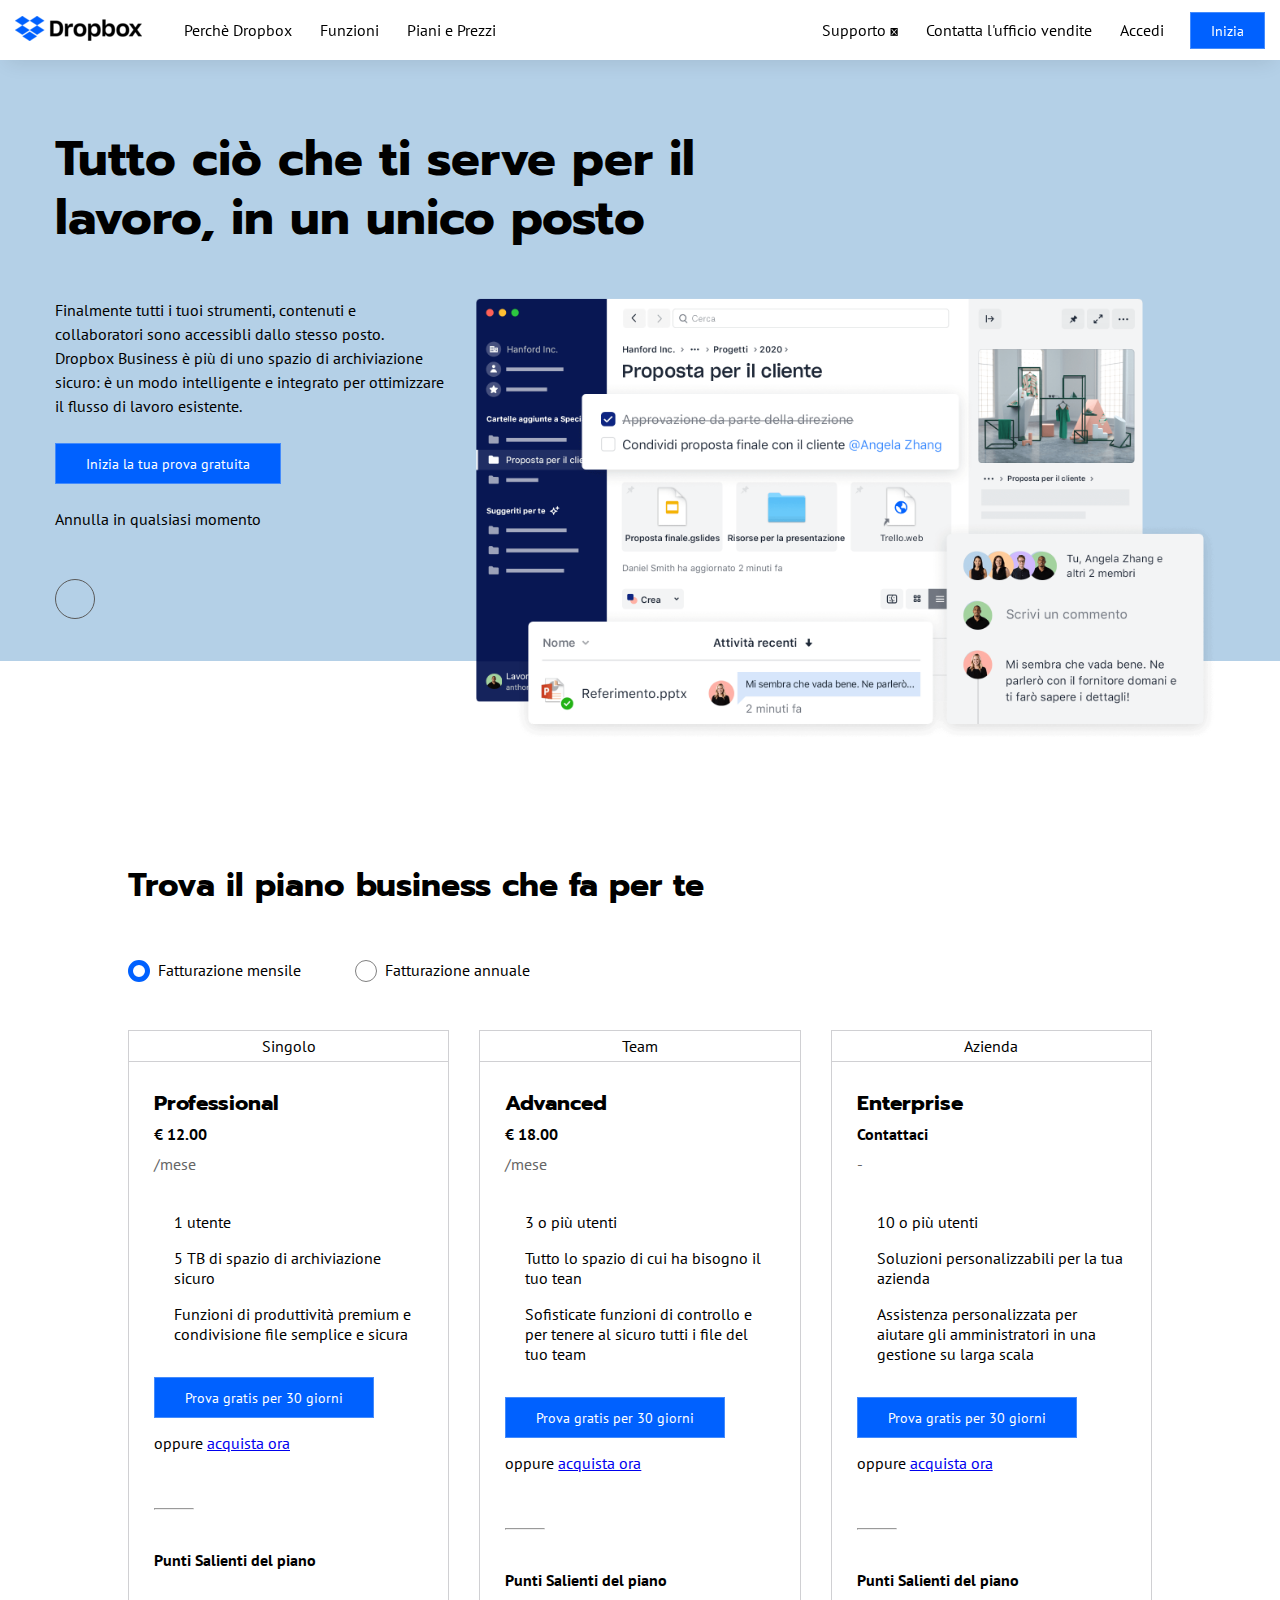
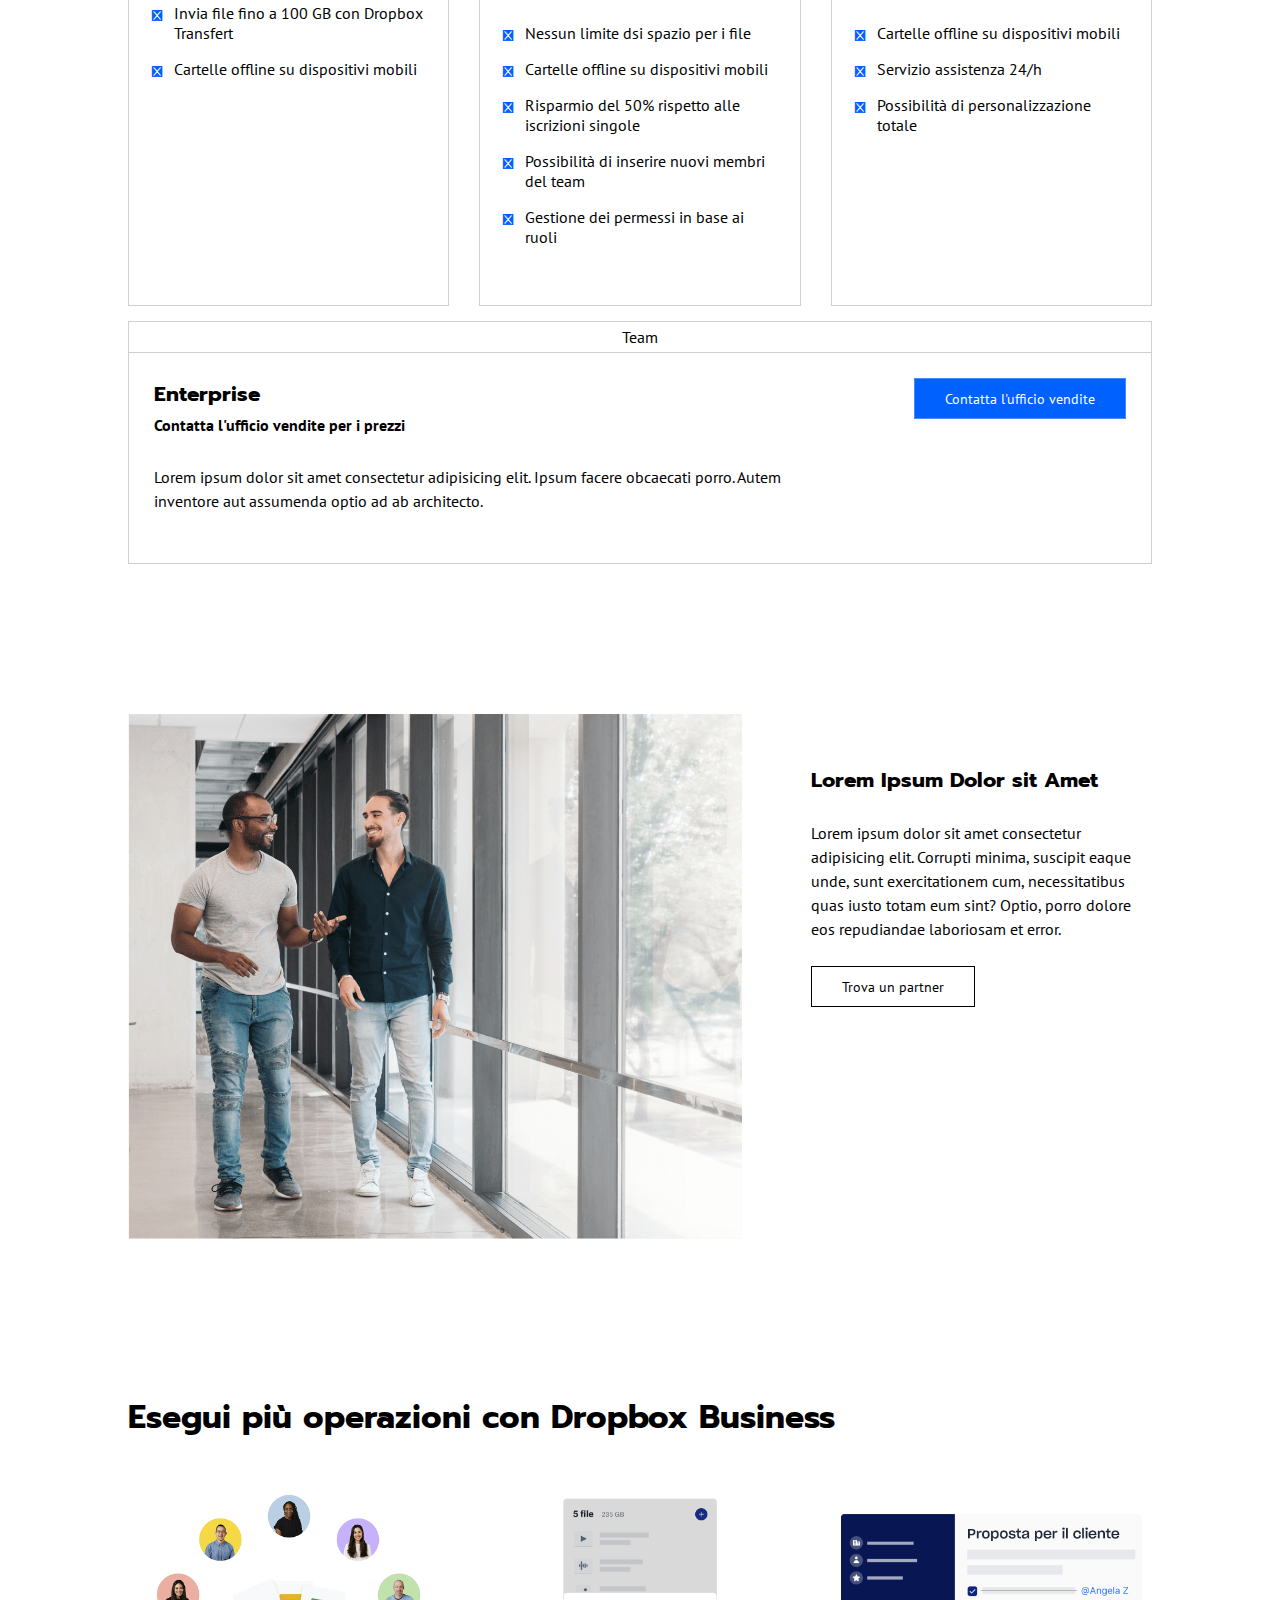
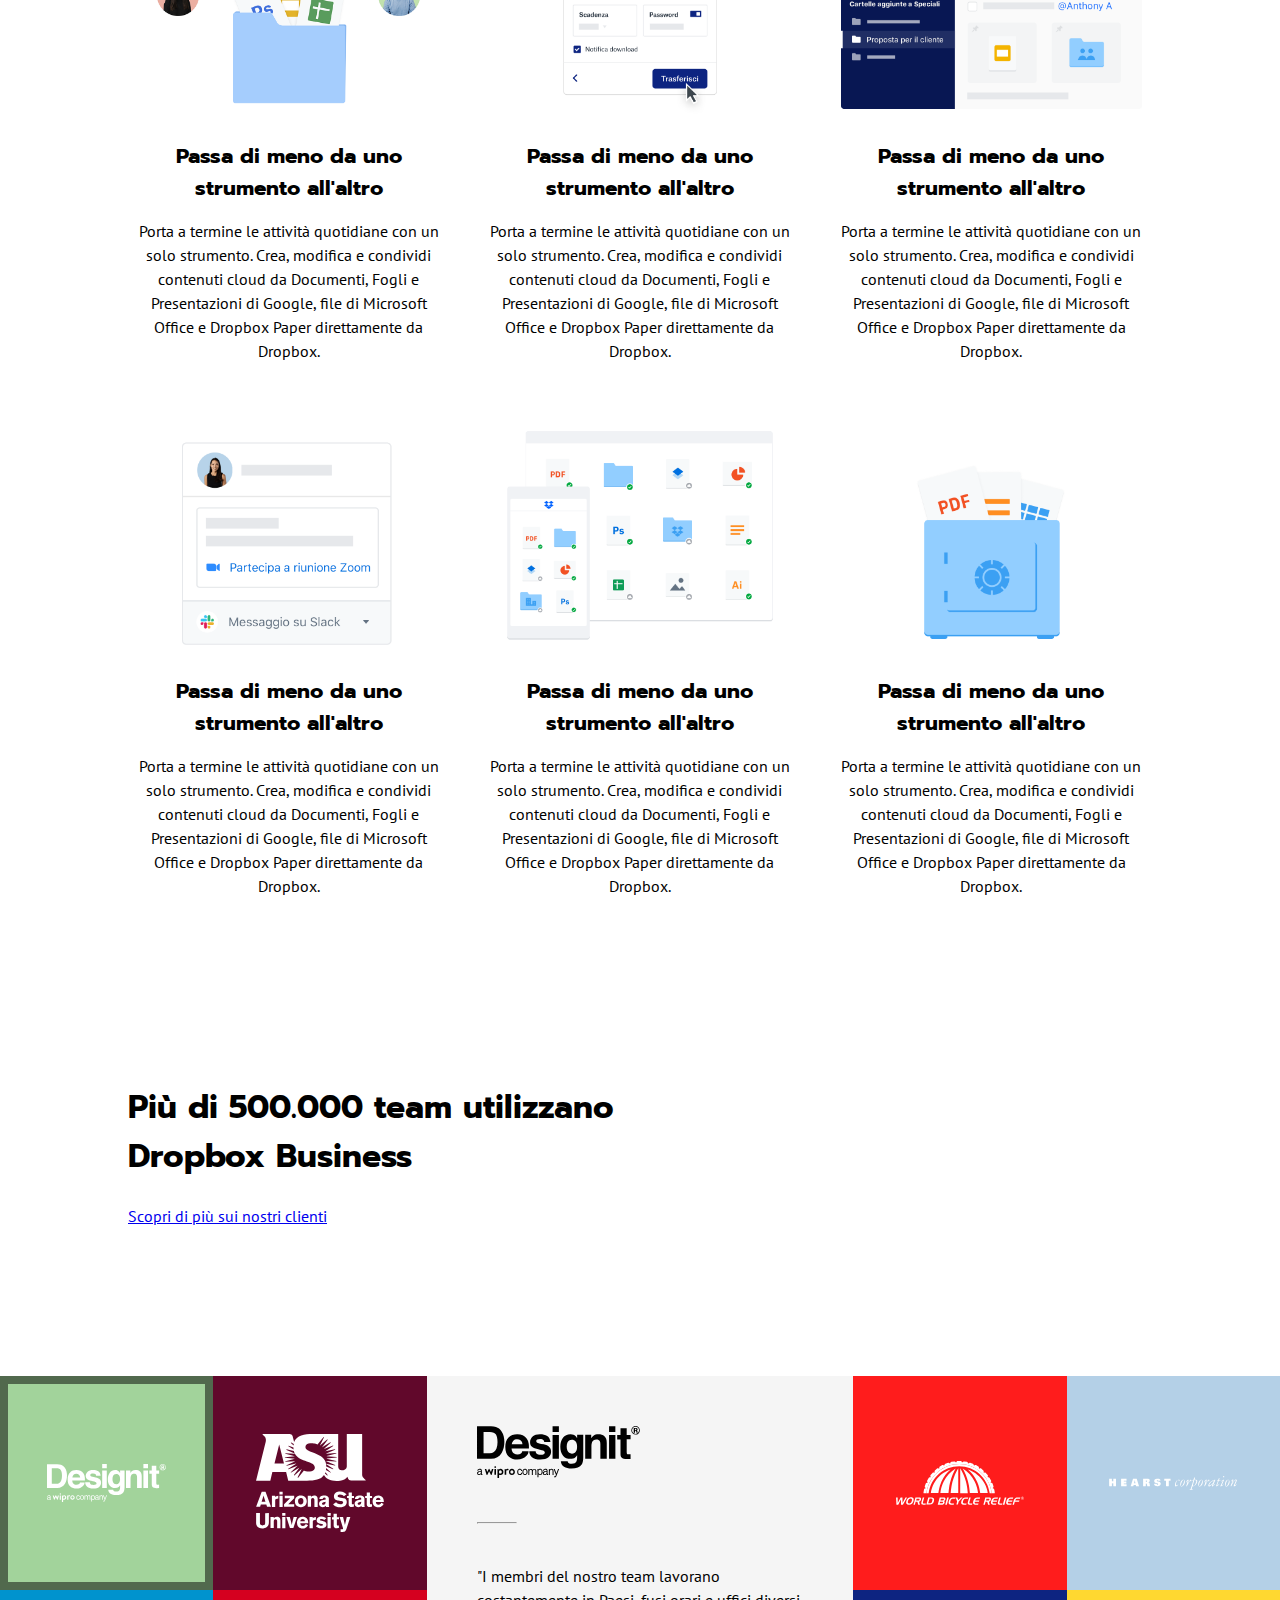
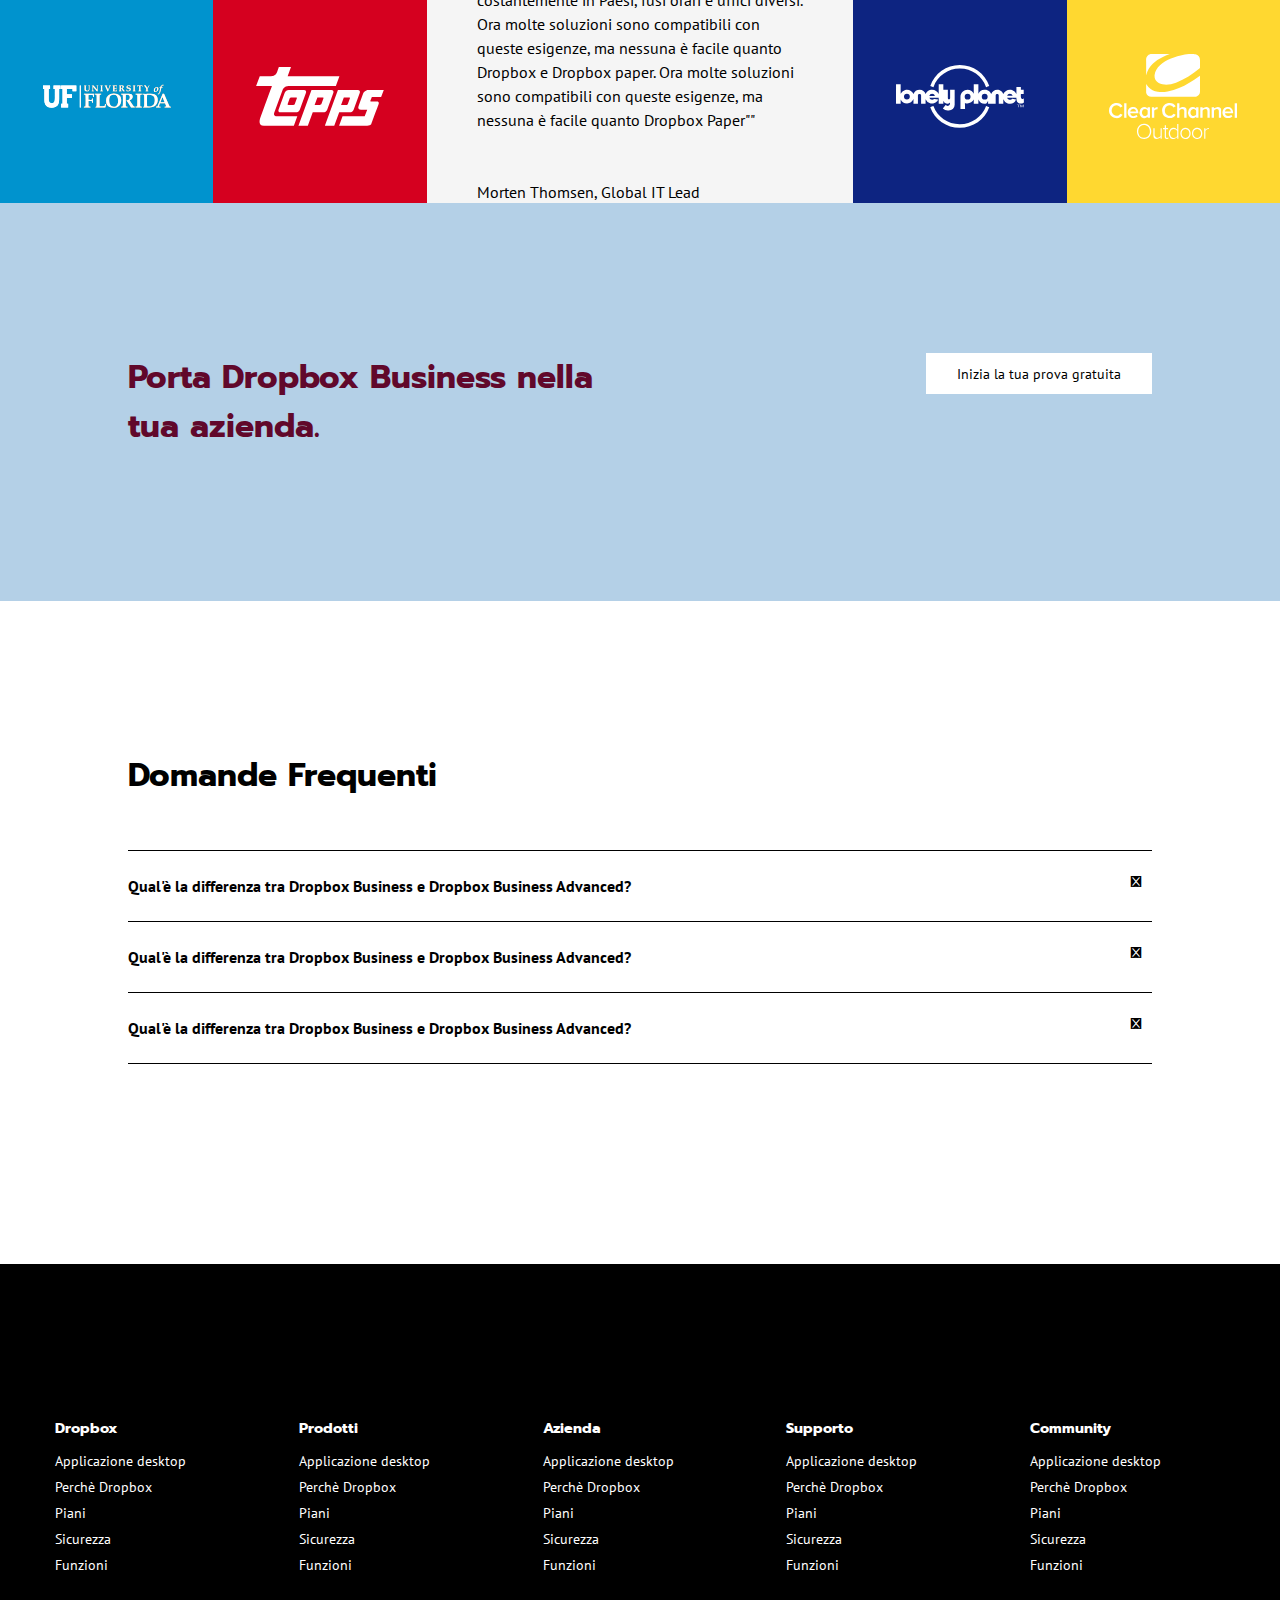
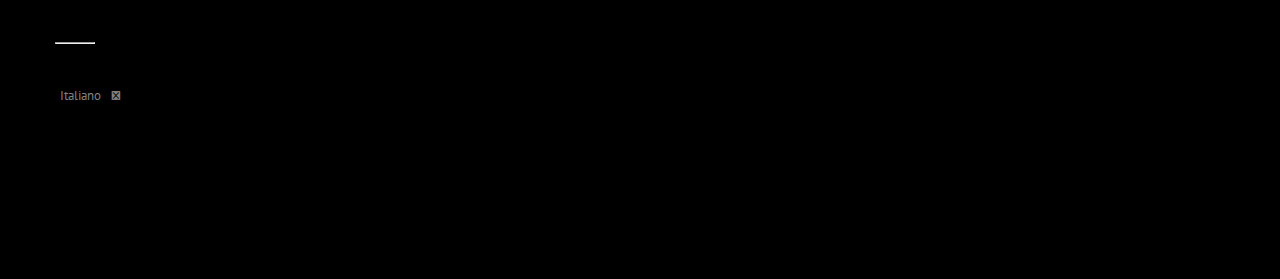
==== commit adadf81b: "BONUS - Pagina Download, in lavorazione" ====
--- a/BONUS/index.html
+++ b/BONUS/index.html
@@ -27,8 +27,8 @@
                 <nav class="navbar-nav">
                     <ul>
                         <li><a href="why-dropbox.html">Perchè Dropbox</a></li>
-                        <li><a href="#">Funzioni</a></li>
-                        <li><a href="#">Piani e Prezzi</a></li>
+                        <li><a href="why-dropbox.html">Funzioni</a></li>
+                        <li><a href="why-dropbox.html">Piani e Prezzi</a></li>
                     </ul>
                 </nav>
             </div>
@@ -36,20 +36,20 @@
                 <nav class="navbar-nav">
                     <ul>
                         <li class="dropdown">
-                            <a href="#">Supporto</a>
+                            <a href="why-dropbox.html">Supporto</a>
                             <div class="collapse text-left">
                                 <ul>
-                                    <li><a href="#">FAQ di Dropbox</a></li>
-                                    <li><a href="#">Centro Assistenza</a></li>
-                                    <li><a href="#">Forum</a></li>
+                                    <li><a href="why-dropbox.html">FAQ di Dropbox</a></li>
+                                    <li><a href="why-dropbox.html">Centro Assistenza</a></li>
+                                    <li><a href="why-dropbox.html">Forum</a></li>
                                 </ul>
                             </div>
                         </li>
-                        <li><a href="#">Contatta l'ufficio vendite</a></li>
-                        <li><a href="#">Accedi</a></li>
+                        <li><a href="why-dropbox.html">Contatta l'ufficio vendite</a></li>
+                        <li><a href="why-dropbox.html">Accedi</a></li>
                     </ul>
                 </nav>
-                <a href="#" class="btn btn-blue btn-md px-md">Inizia</a>
+                <a href="why-dropbox.html" class="btn btn-blue btn-md px-md">Inizia</a>
             </div>
         </header>
 
@@ -57,8 +57,8 @@
             
             <!-- JUMBOTRON -->
             <section class="jumbotron bg-light" id="jumbo-main">
-                <div class="wrapper-lg pt-xl">
-                        <h1 class="py-xl anim-slidein-top">Tutto ciò che ti serve per il lavoro, in un unico posto</h1>
+                <div class="wrapper-lg overlap">
+                        <h1 class="pb-xl anim-slidein-top">Tutto ciò che ti serve per il lavoro, in un unico posto</h1>
                     <div class="row">
                         <div class="col-2 anim-slidein-right">
                             <p>Finalmente tutti i tuoi strumenti, contenuti e collaboratori sono accessibli dallo stesso posto. <br> Dropbox Business è più di uno spazio di archiviazione sicuro: è un modo intelligente e integrato per ottimizzare il flusso di lavoro esistente.</p>
@@ -70,7 +70,7 @@
                                 </div>
                             </a>
                         </div>
-                        <div class="col-4 img-overlap">
+                        <div class="col-4">
                             <img src="./img/jumbo.png" alt="Dropbox UI" class="img-hero anim-zoom-in">
                         </div>
                     </div>
--- a/BONUS/css/master.css
+++ b/BONUS/css/master.css
@@ -11,6 +11,7 @@
 /* background */
 .bg-light{background-color: #b4d0e7;}
 .bg-dark{background-color: black;}
+.bg-dark-secondary{background-color: #2b2929;}
 .bg-grey{background-color: #f5f5f5;}
 .bg-brown{background-color: #1e1919;}
 .bg-green{background-color: #a2d39b;}
@@ -21,20 +22,33 @@
 .bg-azure{background-color: #b4d0e7;}
 .bg-darkblue{background-color: #0d2481;}
 .bg-yellow{background-color: #ffd830;}
-.bt-teal{background-color: #007891;}
+.bg-teal{background-color: #007891;}
+.bg-darkorange{background-color: #be4b0a;}
+.bg-darkbrown{background-color: #1e1919;}
 
 /* text */
 .text-violet{color: #61082b;}
 .text-light{color: white;}
 .text-grey{color: #666666;}
+.text-black{color: black;}
+
 
 /* LAYOUT */
 
 /* flex layout */
+
+.overlap{
+    position: relative;
+    top: 80px;
+}
 
 .justify-center{justify-content: center;}
 .justify-between{justify-content: space-between;}
 .justify-around{justify-content: space-around;}
+.justify-end{justify-content: flex-end;}
+.justify-start{justify-content: flex-start;}
+
+.align-center{align-items: center;}
 
 .row{display: flex;}
 .row-wrap{flex-wrap: wrap;}
@@ -48,7 +62,6 @@
 .col-6{width: 100%;}
 
 .ratio-1x1{
-
     /* nuovi browser */
     aspect-ratio: 1/1;
 
@@ -104,6 +117,13 @@
 .py-xl{padding: 50px 0px;}
 .py-xxl{padding: 150px 0px;}
 
+.px-sm{padding: 0px 50px;}
+.px-md{padding: 0px 15px;}
+.px-lg{padding: 0px 25px;}
+.px-xl{padding: 0px 50px;}
+.px-xxl{padding: 0px 150px;}
+
+
 .pt-sm{padding-top: 5px;}
 .pt-md{padding-top: 15px;}
 .pt-lg{padding-top: 25px;}
@@ -149,15 +169,24 @@
 .my-xl{margin: 50px 0px;}
 .my-xxl{margin: 150px 0px;}
 
+.mx-sm{margin: 0px 5px;}
+.mx-md{margin: 0px 15px;}
+.mx-lg{margin: 0px 25px;}
+.mx-xl{margin: 0px 50px;}
+.mx-xxl{margin: 0px 150px;}
+
 
 .h-100{height: 100%;}
 .w-100{width: 100%;}
+.w-85{width: 85%;}
 .w-75{width: 75%;}
 .w-50{width: 50%;}
 
 .mw-100{max-width: 100%;}
 .mw-75{max-width: 75%;}
 .mw-50{max-width: 50%;}
+.mw-25{max-width: 25%;}
+.mw-10{max-width: 10%;}
 
 
 
@@ -198,6 +227,11 @@
     transition: all .5s ease;
 }
 
+.btn-xxl{
+    padding: 25px 45px;
+    font-size: 1.1rem;
+    font-weight: bold;
+}
 .btn-xl{padding: 20px 50px;}
 .btn-lg{padding: 10px 30px;}
 .btn-md{padding: 8px 20px;}
@@ -536,10 +570,6 @@
     display: inline-block;
 }
 
-
-
-
-
 .accordion-item::after{
     position: absolute;
     font: var(--fa-font-solid);
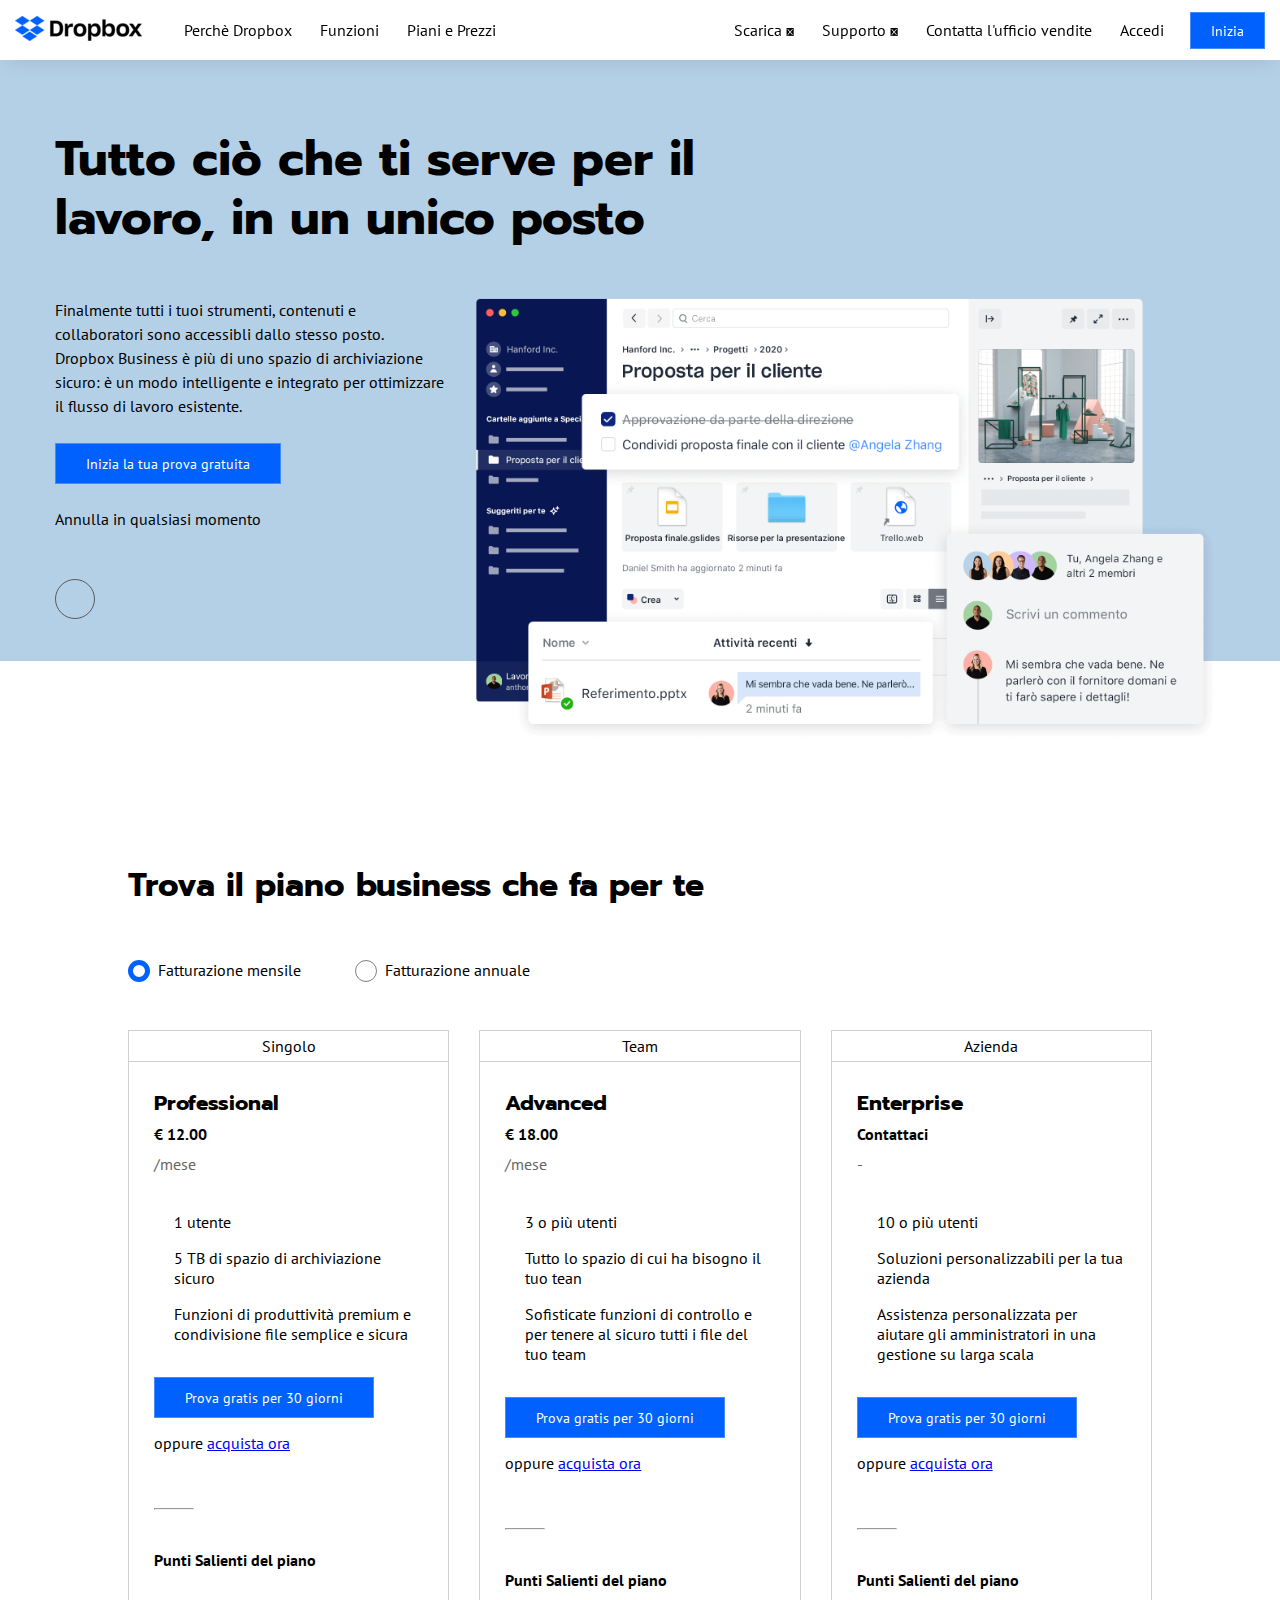
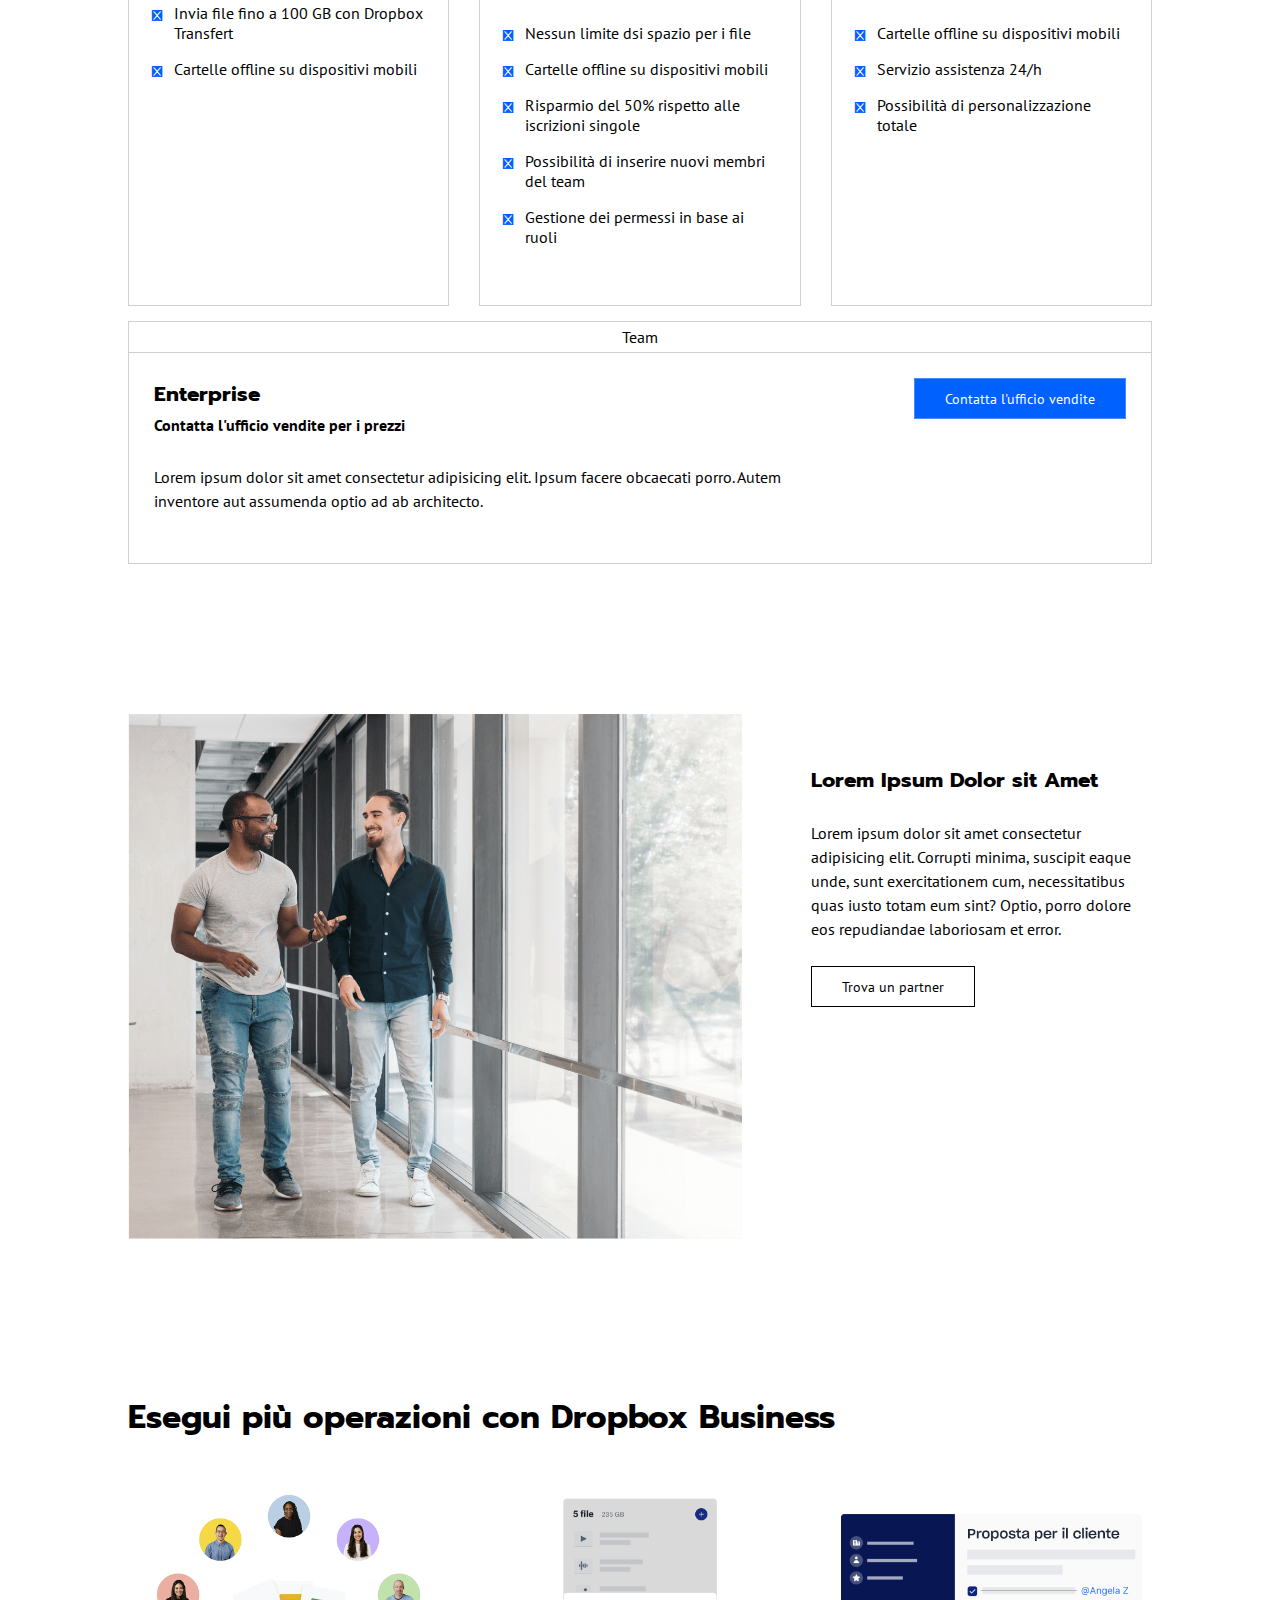
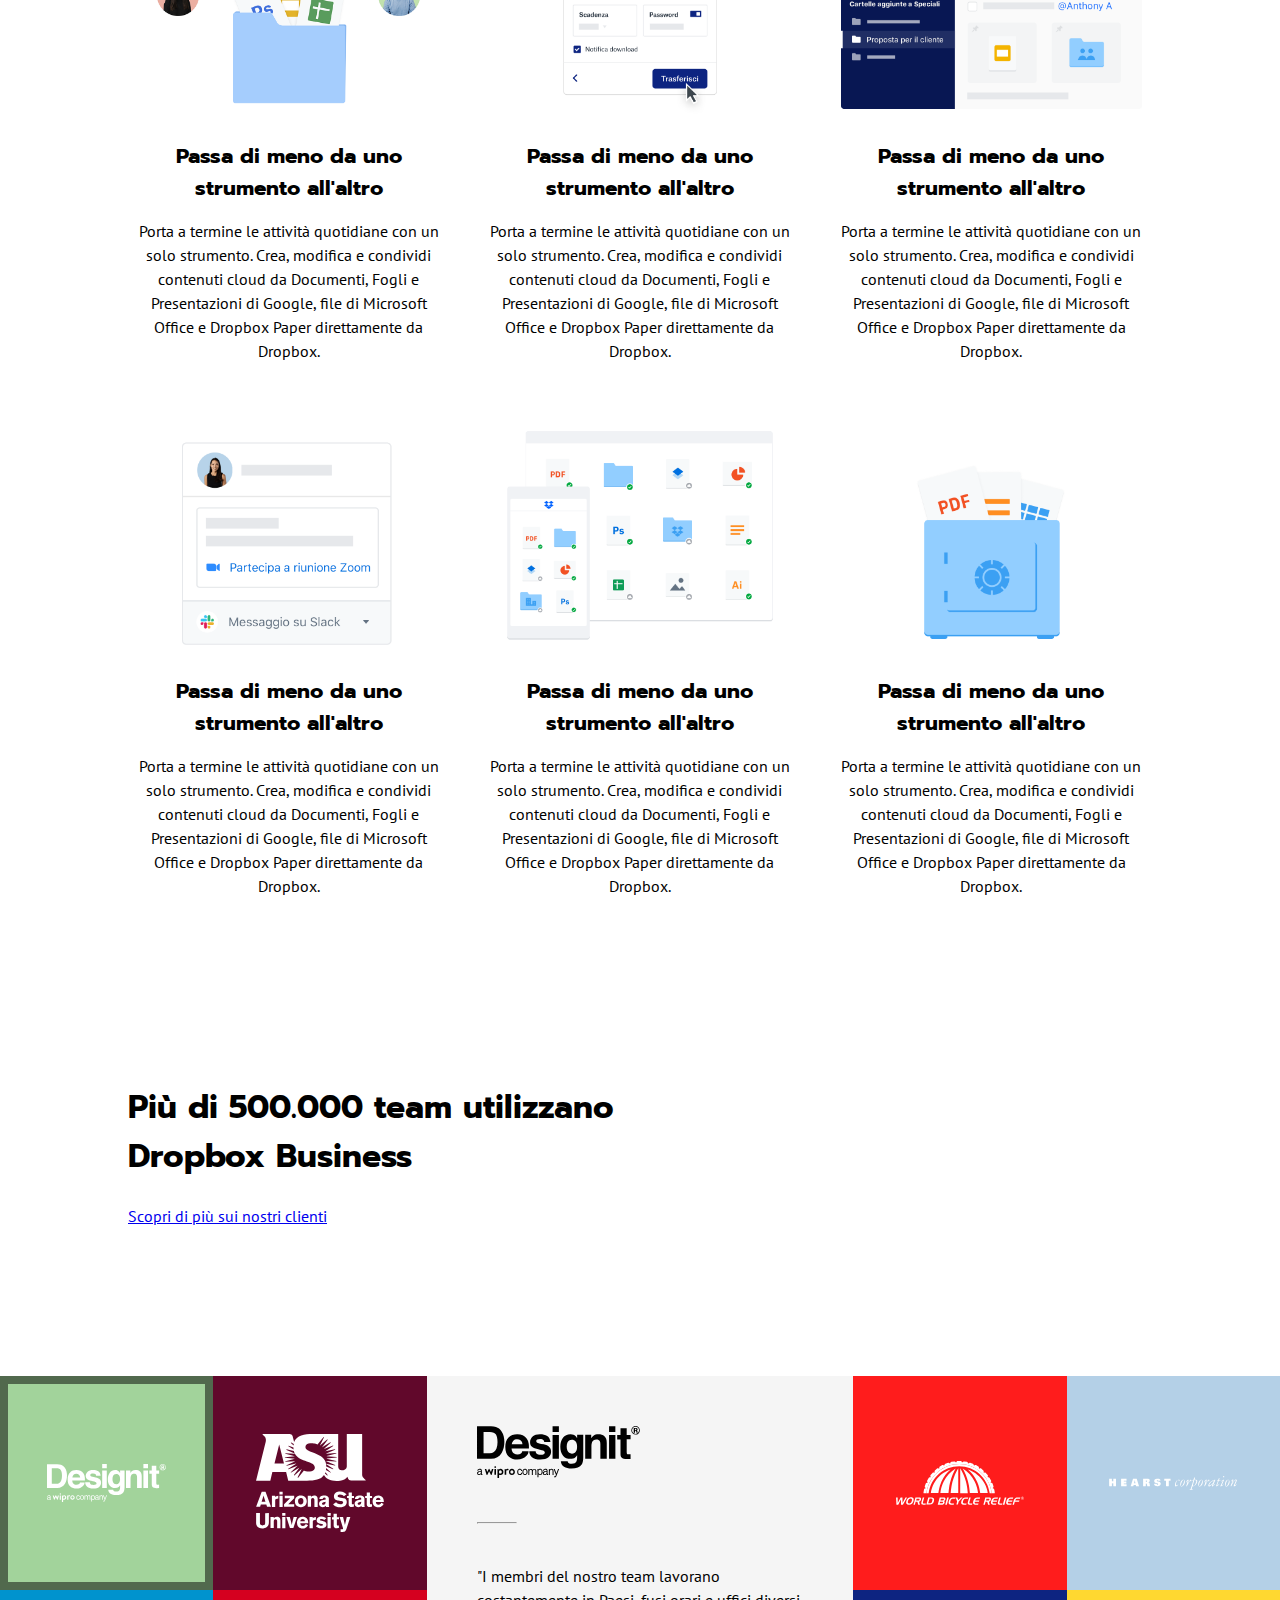
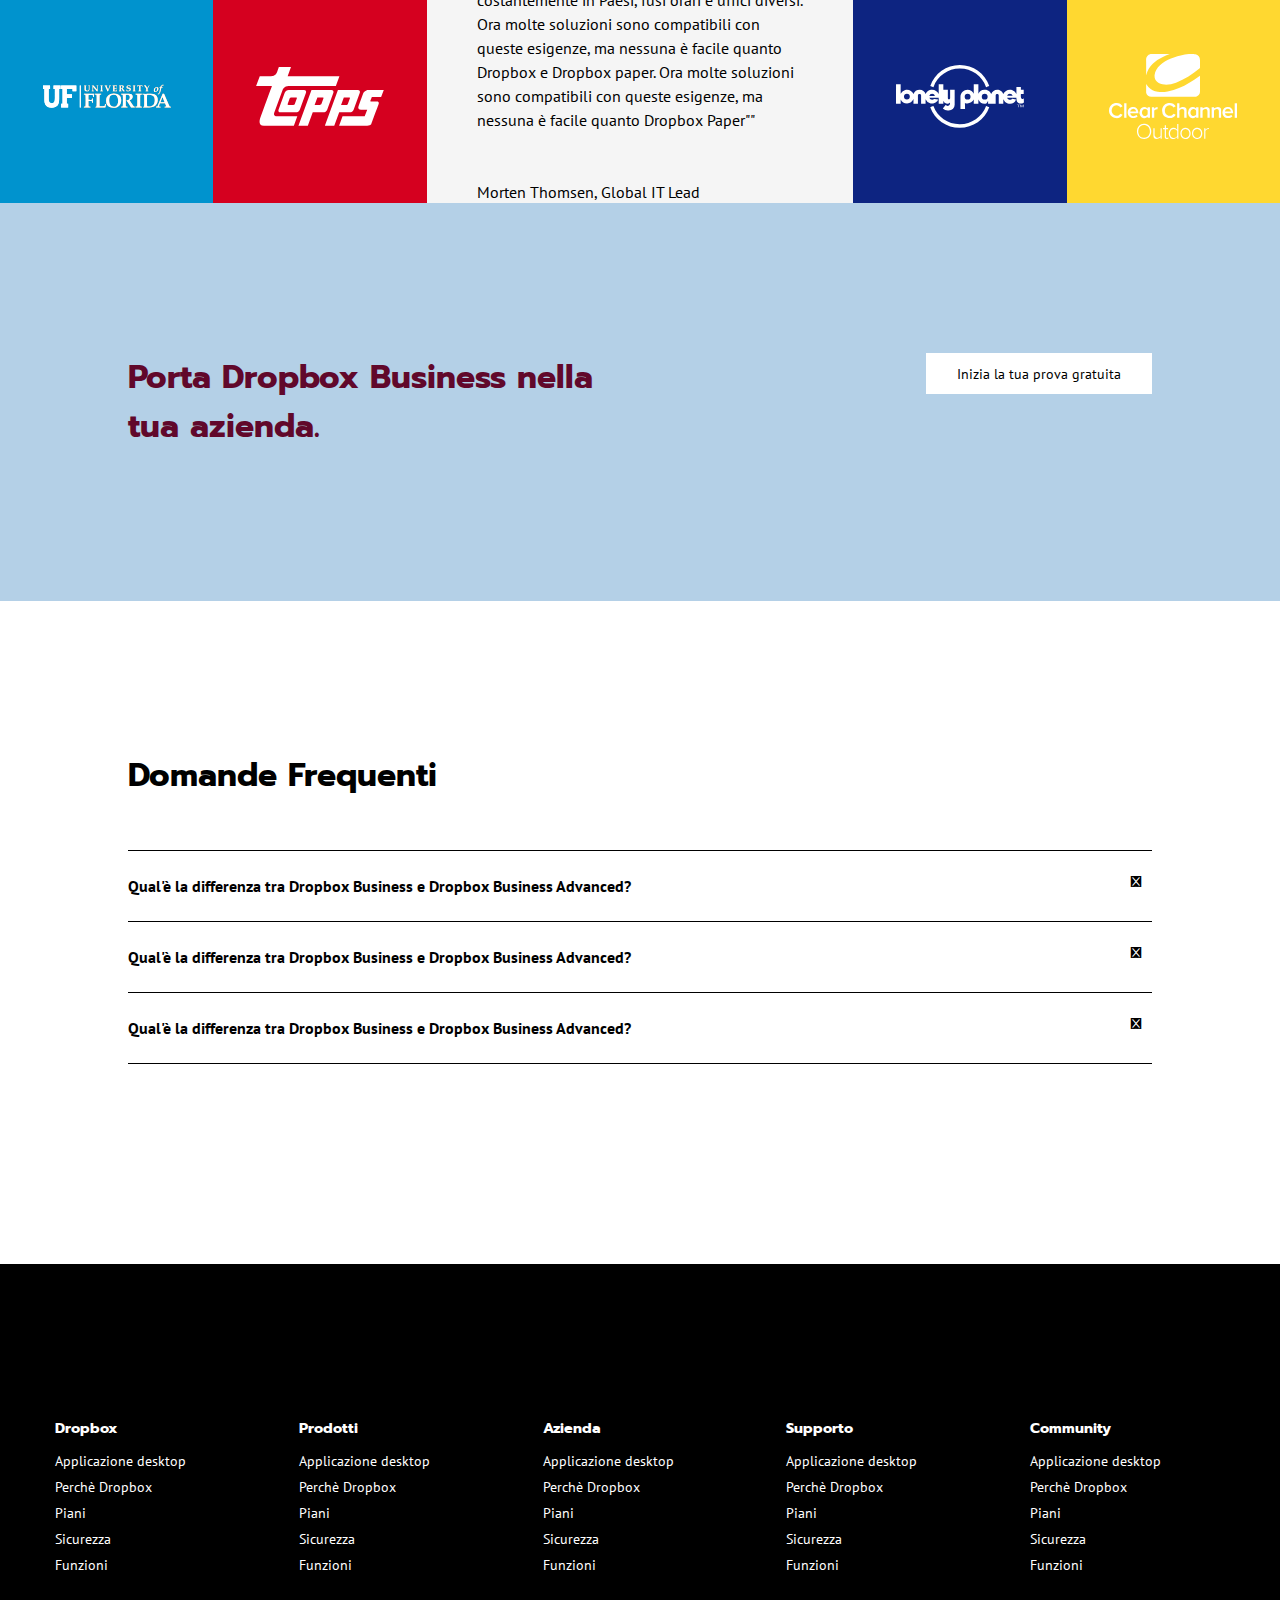
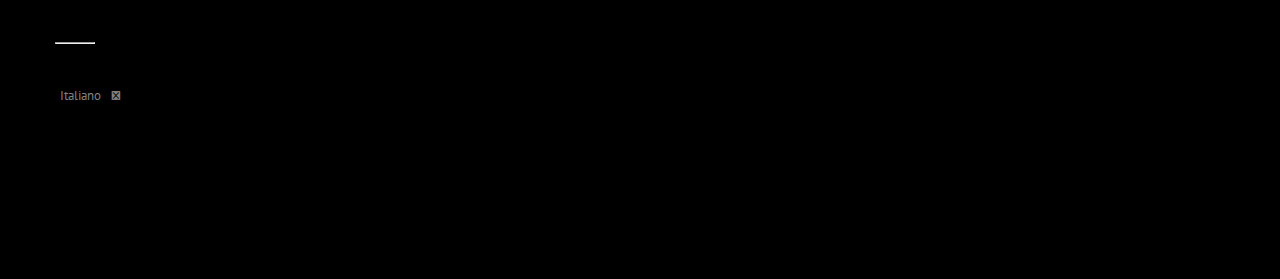
==== commit c27f912e: "BONUS - Finalizzazione pagina Download" ====
--- a/BONUS/index.html
+++ b/BONUS/index.html
@@ -36,6 +36,15 @@
                 <nav class="navbar-nav">
                     <ul>
                         <li class="dropdown">
+                            <a href="#">Scarica</a>
+                            <div class="collapse text-left">
+                                <ul>
+                                    <li><a href="download.html">Scarica per Windows</a></li>
+                                    <li><a href="download.html">Scarica per Mac</a></li>
+                                </ul>
+                            </div>
+                        </li>
+                        <li class="dropdown">
                             <a href="why-dropbox.html">Supporto</a>
                             <div class="collapse text-left">
                                 <ul>
--- a/BONUS/css/master.css
+++ b/BONUS/css/master.css
@@ -23,6 +23,7 @@
 .bg-darkblue{background-color: #0d2481;}
 .bg-yellow{background-color: #ffd830;}
 .bg-teal{background-color: #007891;}
+.bg-coal{background-color: #283750;}
 .bg-darkorange{background-color: #be4b0a;}
 .bg-darkbrown{background-color: #1e1919;}
 
@@ -123,6 +124,11 @@
 .px-xl{padding: 0px 50px;}
 .px-xxl{padding: 0px 150px;}
 
+.pr-sm{padding-right: 5px;}
+.pr-md{padding-right: 15px;}
+.pr-lg{padding-right: 25px;}
+.pr-xl{padding-right: 50px;}
+.pr-xxl{padding-right: 150px;}
 
 .pt-sm{padding-top: 5px;}
 .pt-md{padding-top: 15px;}
@@ -213,6 +219,7 @@
 .text-right{text-align: right;}
 .text-left{text-align: left;}
 .text-center{text-align: center;}
+.text-justify{text-align: justify;}
 
 .font-bold{font-weight: bold;}
 
